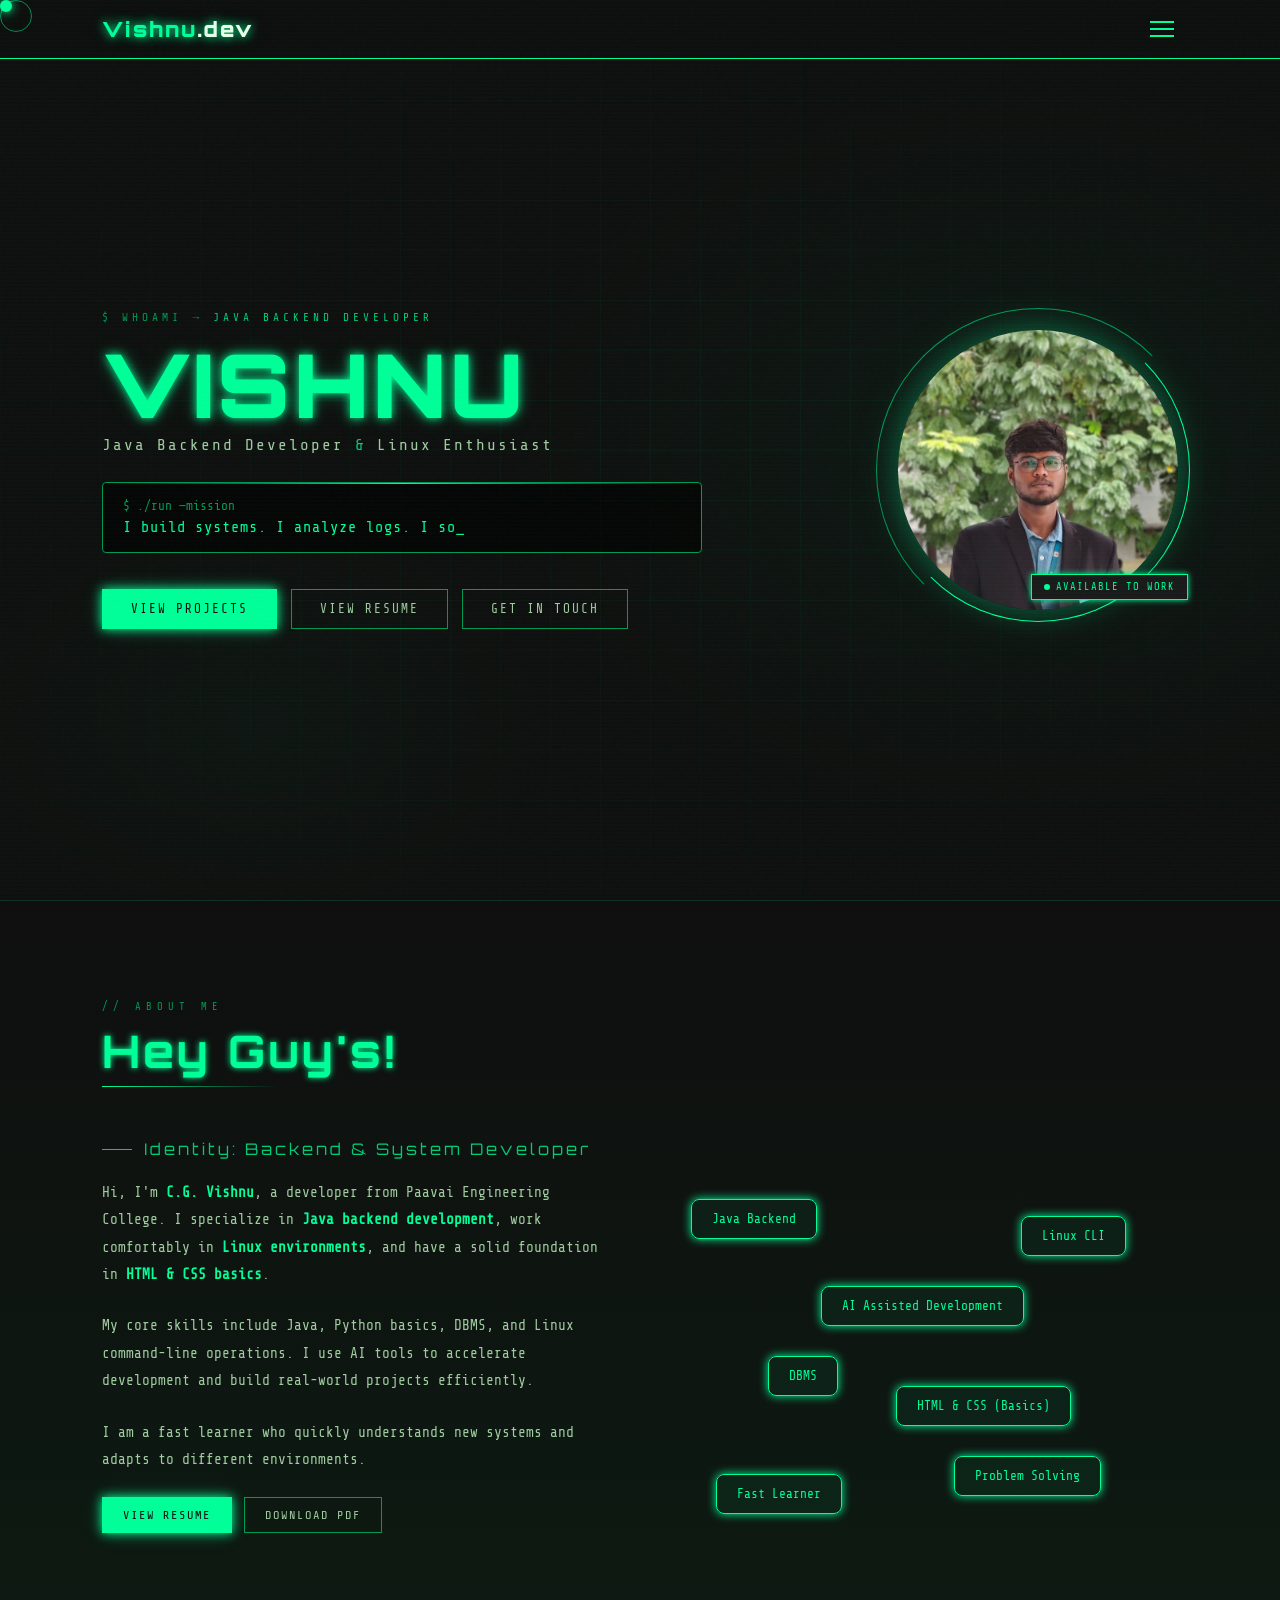
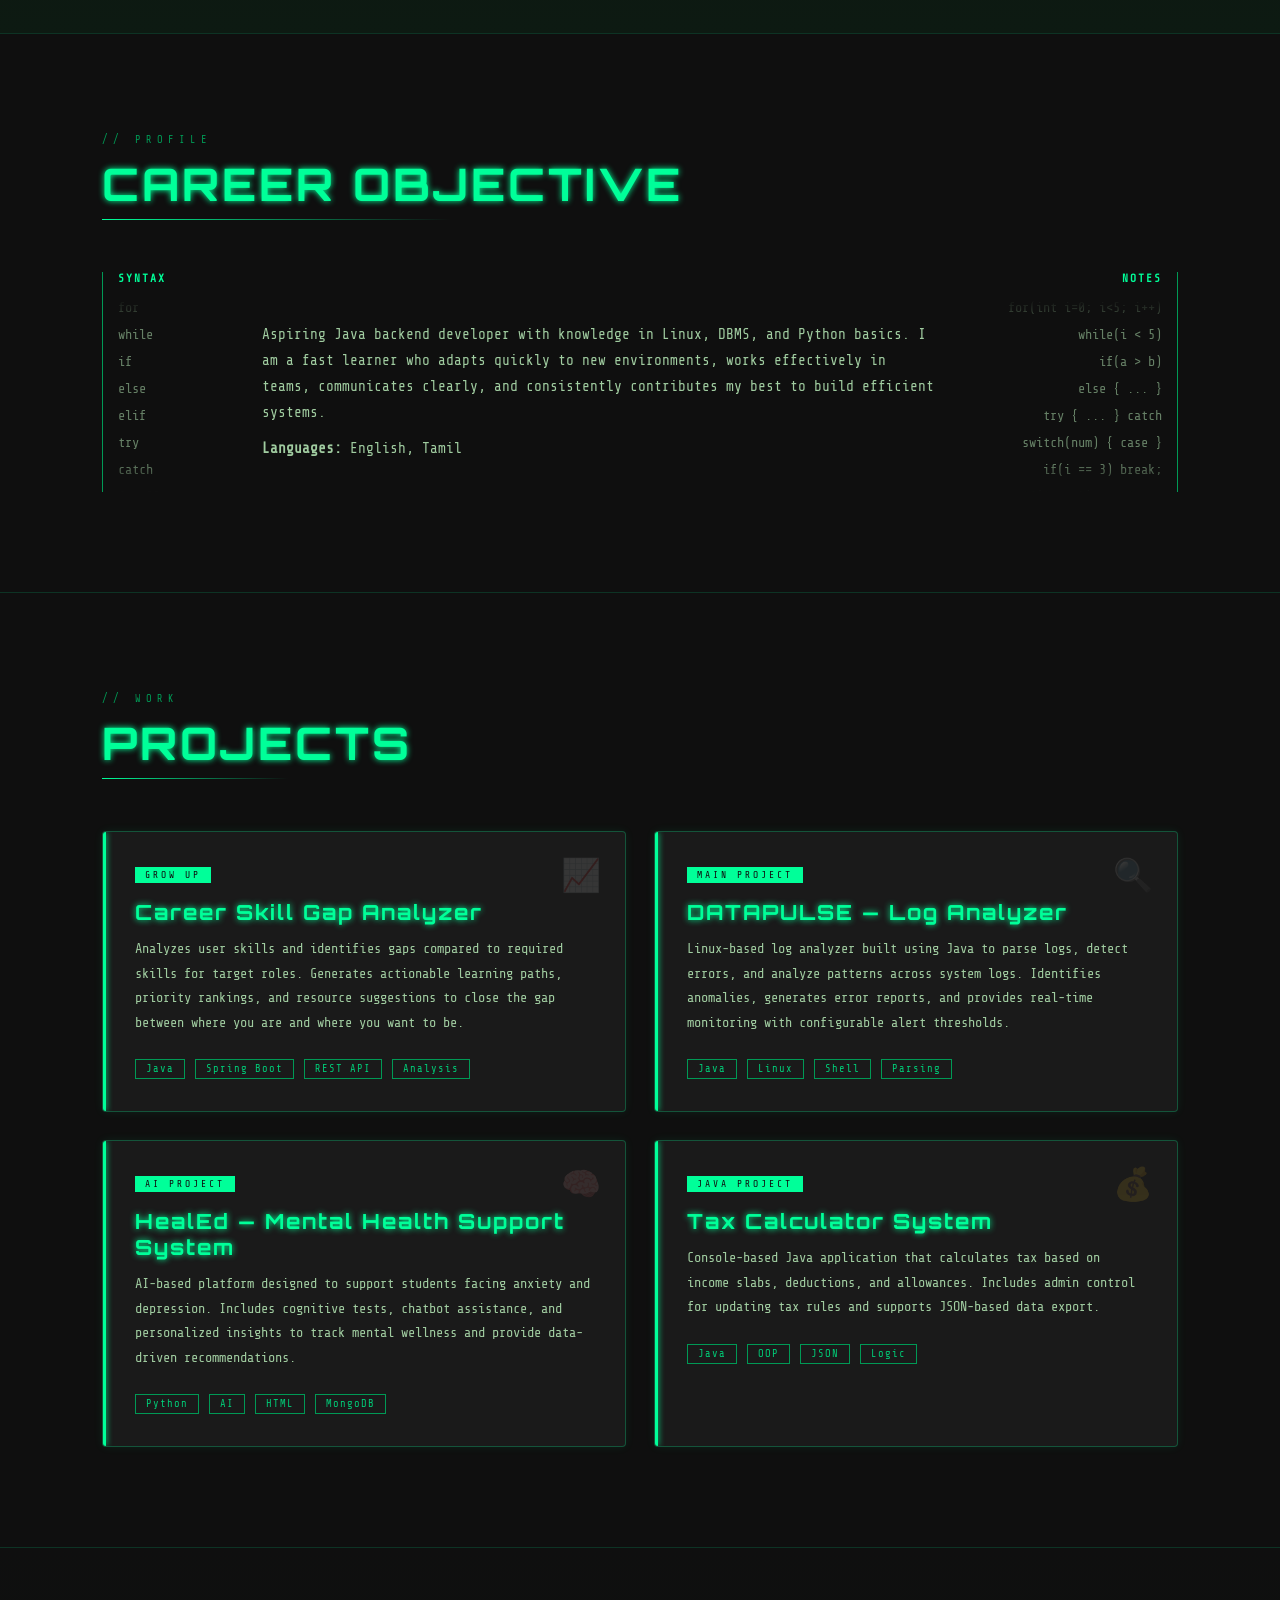
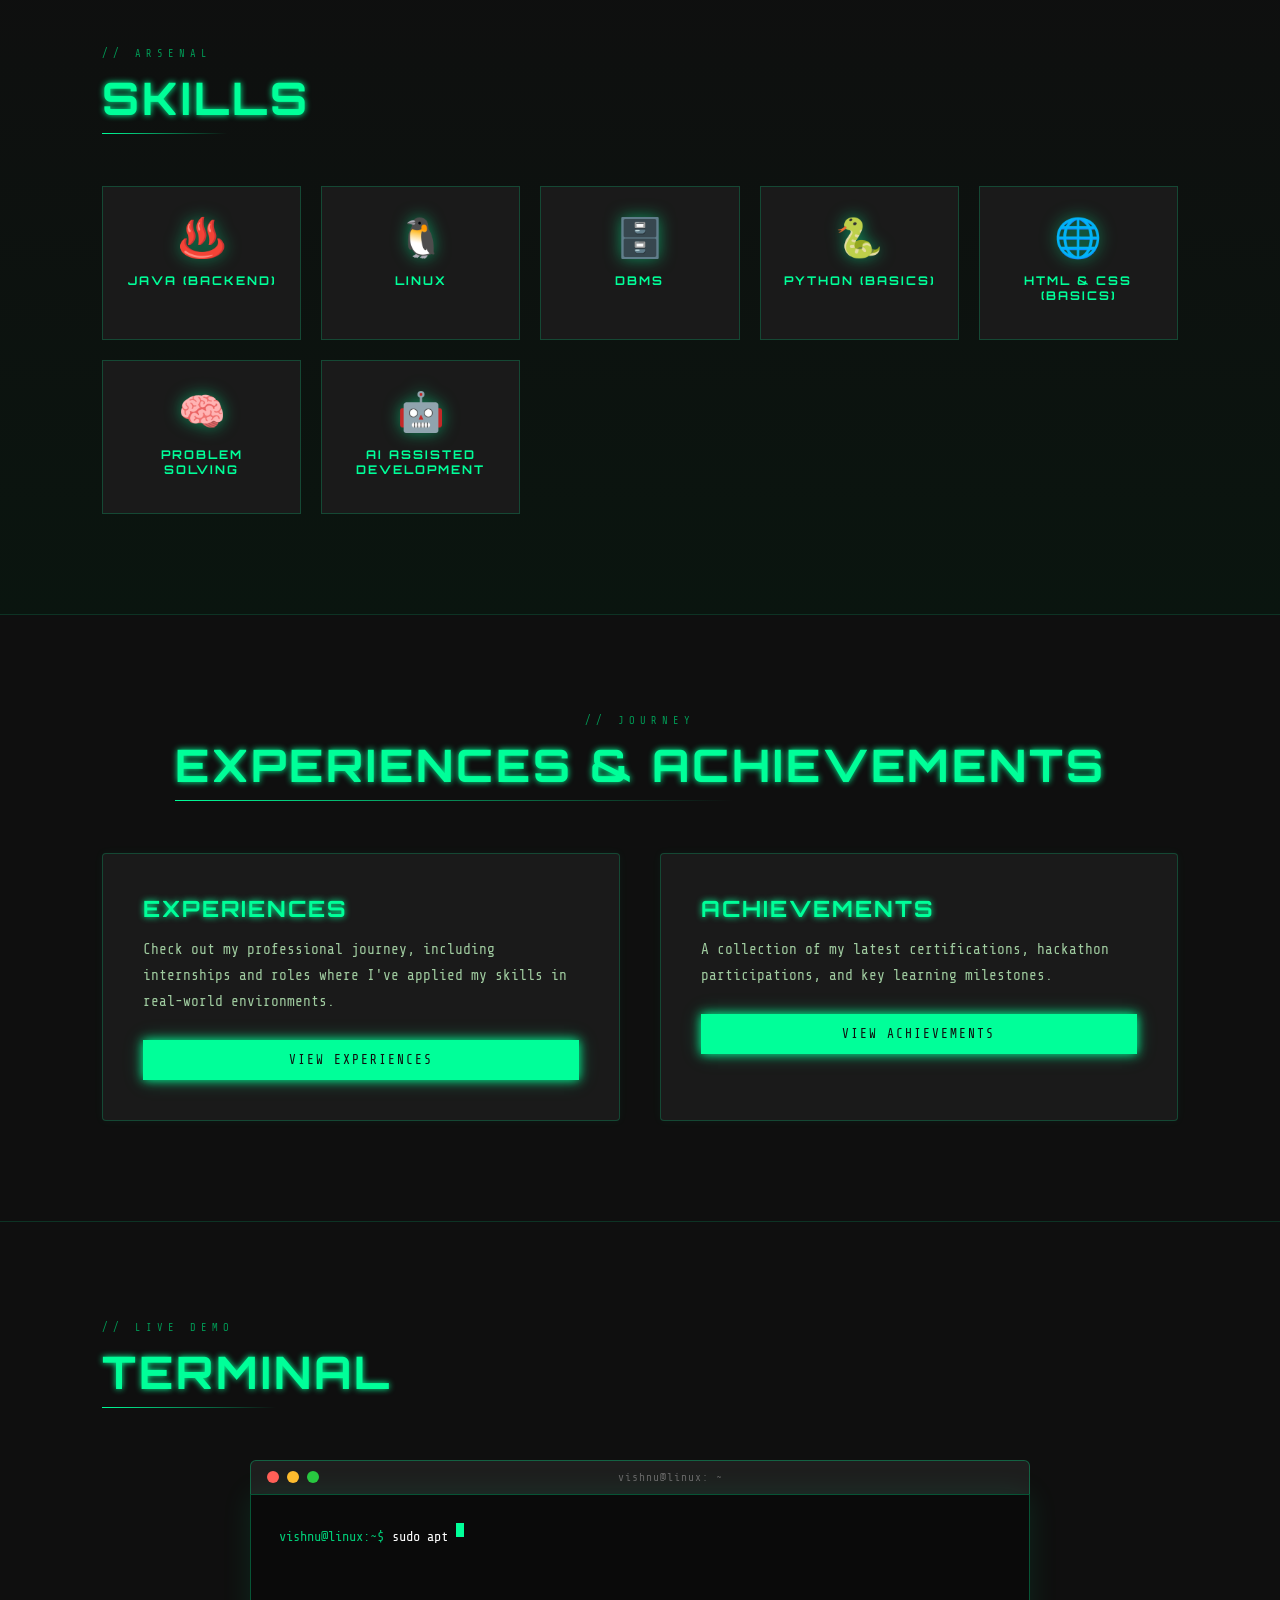
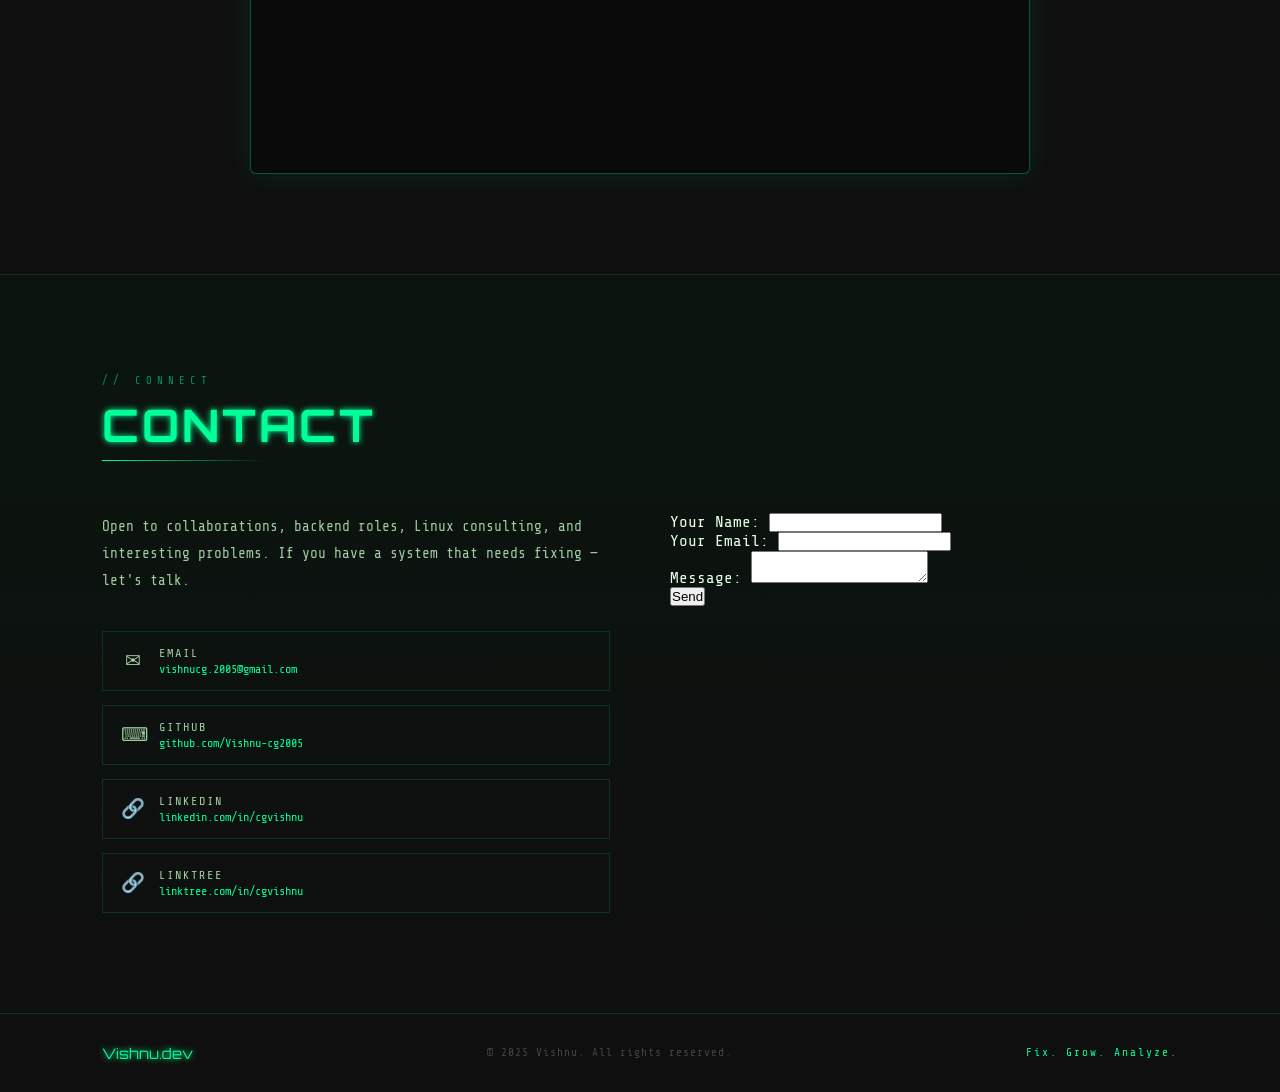
==== index.html @ 09e88e4f "Add files via upload" ====
<!DOCTYPE html>
<html lang="en">

<head>
    <meta charset="UTF-8">
    <meta name="viewport" content="width=device-width, initial-scale=1.0">
    <title>Vishnu.dev</title>
    <link rel="icon" type="image/png" href="logo.png">
    <link rel="stylesheet" href="style.css">
</head>

<body>

    <!-- CURSOR -->
    <div id="cursor"></div>
    <div id="cursor-ring"></div>

    <!-- NAVBAR -->
    <nav class="navbar">
        <a href="#" class="logo">Vishnu<span>.dev</span></a>
        <div class="nav-links" id="navLinks">
            <a href="#home">Home</a>
            <a href="#about">About</a>
            <a href="#projects">Projects</a>
            <a href="#skills">Skills</a>
            <a href="javascript:void(0)" onclick="triggerExperiencesLoading()">Experiences</a>
            <a href="javascript:void(0)" onclick="triggerAchievementsLoading()">Achievements</a>
            <a href="javascript:void(0)" onclick="triggerResumeLoading()">Resume</a>
            <a href="#contact">Contact</a>
        </div>
        <div class="hamburger" id="hamburger" onclick="toggleMenu()">
            <span></span><span></span><span></span>
        </div>
    </nav>

    <!-- HERO -->
    <section class="hero" id="home">
        <div class="hero-bg"></div>
        <div class="hero-grid"></div>
        <div class="hero-text">
            <p class="hero-eyebrow">Java Backend Developer</p>
            <h1 class="hero-name">VISHNU</h1>
            <p class="hero-role">Java Backend Developer <span>&amp;</span> Linux Enthusiast</p>
            <div class="hero-typing-wrap">
                <p class="typing-prompt">$ ./run —mission</p>
                <p id="typing-text"><span class="cursor-blink">_</span></p>
            </div>
            <div class="hero-cta">
                <a href="#projects" class="btn-primary">View Projects</a>
                <a href="javascript:void(0)" onclick="triggerResumeLoading()" class="btn-ghost">View Resume</a>
                <a href="#contact" class="btn-ghost">Get In Touch</a>
            </div>
        </div>
        <div class="hero-image-wrap">
            <div class="hero-image-ring">
                <div class="hero-avatar-fallback" id="heroAvatar">V</div>
                <img src="vishnu.png" alt="Vishnu" style="display:none" id="heroImg"
                    onerror="this.style.display='none'">
            </div>
            <div class="status-badge">
                <span class="status-dot"></span>
                AVAILABLE TO WORK
            </div>
        </div>
    </section>

    <hr class="section-divider">

    <!-- ABOUT -->
    <section id="about">
        <div class="section-header">
            <p class="section-label">About Me</p>
            <h2 class="section-title">Hey Guy's!</h2>
        </div>
        <div class="about-grid">
            <div class="about-text-block" data-animate>
                <p class="about-identity">Identity: Backend & System Developer</p>
                <p class="about-body">
                    Hi, I'm <strong>C.G. Vishnu</strong>, a developer from Paavai Engineering College.
                    I specialize in <strong>Java backend development</strong>, work comfortably in <strong>Linux
                        environments</strong>, and have a solid foundation in <strong>HTML & CSS basics</strong>.
                </p>
                <p class="about-body">
                    My core skills include Java, Python basics, DBMS, and Linux command-line operations.
                    I use AI tools to accelerate development and build real-world projects efficiently.
                </p>
                <p class="about-body">
                    I am a fast learner who quickly understands new systems and adapts to different environments.
                </p>
                <div class="about-cta" style="margin-top: 24px; display: flex; gap: 12px;">
                    <a href="javascript:void(0)" onclick="triggerResumeLoading()" class="btn-primary"
                        style="padding: 10px 20px; font-size: 0.75rem;">View Resume</a>
                    <a href="Vishnu_CG_Resume_v2.pdf" download="Vishnu_CG_Resume.pdf" class="btn-ghost"
                        style="padding: 10px 20px; font-size: 0.75rem;">Download PDF</a>
                </div>
            </div>
            <div class="about-stats" data-animate>
                <div class="stat-card">
                    <span class="stat-label">Java Backend</span>
                </div>
                <div class="stat-card">
                    <span class="stat-label">Linux CLI</span>
                </div>
                <div class="stat-card">
                    <span class="stat-label">DBMS</span>
                </div>
                <div class="stat-card">
                    <span class="stat-label">Problem Solving</span>
                </div>
                <div class="stat-card">
                    <span class="stat-label">Fast Learner</span>
                </div>
                <div class="stat-card">
                    <span class="stat-label">AI Assisted Development</span>
                </div>
                <div class="stat-card">
                    <span class="stat-label">HTML & CSS (Basics)</span>
                </div>
            </div>
        </div>
    </section>

    <hr class="section-divider">

    <!-- OBJECTIVE -->
    <section id="objective">
        <div class="section-header" data-animate>
            <p class="section-label">Profile</p>
            <h2 class="section-title">CAREER OBJECTIVE</h2>
        </div>
        <div class="objective-grid">
            <div class="objective-sidebar" data-animate>
                <div class="sidebar-title">SYNTAX</div>
                <div class="syntax-loop-container">
                    <div class="syntax-loop">
                        <span>for</span>
                        <span>while</span>
                        <span>if</span>
                        <span>else</span>
                        <span>elif</span>
                        <span>try</span>
                        <span>catch</span>
                        <span>finally</span>
                        <span>switch</span>
                        <span>case</span>
                        <span>break</span>
                        <span>continue</span>
                        <!-- Repeat for seamless loop -->
                        <span>for</span>
                        <span>while</span>
                        <span>if</span>
                        <span>else</span>
                        <span>elif</span>
                        <span>try</span>
                        <span>catch</span>
                        <span>finally</span>
                        <span>switch</span>
                        <span>case</span>
                        <span>break</span>
                        <span>continue</span>
                    </div>
                </div>
            </div>
            <div class="objective-text">
                <p class="objective" data-animate>
                    Aspiring Java backend developer with knowledge in Linux, DBMS, and Python basics.
                    I am a fast learner who adapts quickly to new environments, works effectively in teams,
                    communicates clearly, and consistently contributes my best to build efficient systems.
                </p>

                <p class="objective" data-animate style="margin-top: 10px;"><strong>Languages:</strong> English, Tamil
                </p>
            </div>
            <!-- RIGHT SIDEBAR: JAVA NOTES -->
            <div class="objective-sidebar right" data-animate>
                <div class="sidebar-title">NOTES</div>
                <div class="syntax-loop-container">
                    <div class="syntax-loop reverse">
                        <span>for(int i=0; i&lt;5; i++)</span>
                        <span>while(i &lt; 5)</span>
                        <span>if(a &gt; b)</span>
                        <span>else { ... }</span>
                        <span>try { ... } catch</span>
                        <span>switch(num) { case }</span>
                        <span>if(i == 3) break;</span>
                        <span>if(i == 3) continue;</span>
                        <!-- Repeat for seamless loop -->
                        <span>for(int i=0; i&lt;5; i++)</span>
                        <span>while(i &lt; 5)</span>
                        <span>if(a &gt; b)</span>
                        <span>else { ... }</span>
                        <span>try { ... } catch</span>
                        <span>switch(num) { case }</span>
                        <span>if(i == 3) break;</span>
                        <span>if(i == 3) continue;</span>
                    </div>
                </div>
            </div>
        </div>
    </section>

    <hr class="section-divider">

    <!-- PROJECTS -->
    <section id="projects">
        <div class="section-header">
            <p class="section-label">Work</p>
            <h2 class="section-title">PROJECTS</h2>
        </div>
        <div class="projects-grid">
            <div class="card" data-animate onclick="triggerGrowUpLoading()" style="cursor: pointer;">
                <div class="card-icon">📈</div>
                <span class="card-tag">Grow Up</span>
                <h3 class="card-title">Career Skill Gap Analyzer</h3>
                <p class="card-desc">
                    Analyzes user skills and identifies gaps compared to required skills for target roles.
                    Generates actionable learning paths, priority rankings, and resource suggestions to
                    close the gap between where you are and where you want to be.
                </p>
                <div class="card-meta">
                    <span class="tech-tag">Java</span>
                    <span class="tech-tag">Spring Boot</span>
                    <span class="tech-tag">REST API</span>
                    <span class="tech-tag">Analysis</span>
                </div>
            </div>
            <div class="card" data-animate style="transition-delay: 0.15s; cursor: pointer;"
                onclick="triggerDatapulseLoading()">
                <div class="card-icon">🔍</div>
                <span class="card-tag">Main Project</span>
                <h3 class="card-title">DATAPULSE — Log Analyzer</h3>
                <p class="card-desc">
                    Linux-based log analyzer built using Java to parse logs, detect errors, and analyze
                    patterns across system logs. Identifies anomalies, generates error reports, and
                    provides real-time monitoring with configurable alert thresholds.
                </p>
                <div class="card-meta">
                    <span class="tech-tag">Java</span>
                    <span class="tech-tag">Linux</span>
                    <span class="tech-tag">Shell</span>
                    <span class="tech-tag">Parsing</span>
                </div>
            </div>

            <!-- HealEd Project -->
            <div class="card" data-animate style="transition-delay: 0.3s; cursor: pointer;"
                onclick="triggerHealedLoading()">
                <div class="card-icon">🧠</div>
                <span class="card-tag">AI Project</span>
                <h3 class="card-title">HealEd — Mental Health Support System</h3>
                <p class="card-desc">
                    AI-based platform designed to support students facing anxiety and depression.
                    Includes cognitive tests, chatbot assistance, and personalized insights to track
                    mental wellness and provide data-driven recommendations.
                </p>
                <div class="card-meta">
                    <span class="tech-tag">Python</span>
                    <span class="tech-tag">AI</span>
                    <span class="tech-tag">HTML</span>
                    <span class="tech-tag">MongoDB</span>
                </div>
            </div>

            <!-- Tax Calculator Project -->
            <div class="card" data-animate style="transition-delay: 0.45s; cursor: pointer;"
                onclick="triggerTaxLoading()">
                <div class="card-icon">💰</div>
                <span class="card-tag">Java Project</span>
                <h3 class="card-title">Tax Calculator System</h3>
                <p class="card-desc">
                    Console-based Java application that calculates tax based on income slabs,
                    deductions, and allowances. Includes admin control for updating tax rules
                    and supports JSON-based data export.
                </p>
                <div class="card-meta">
                    <span class="tech-tag">Java</span>
                    <span class="tech-tag">OOP</span>
                    <span class="tech-tag">JSON</span>
                    <span class="tech-tag">Logic</span>
                </div>
            </div>
        </div>
    </section>

    <hr class="section-divider">

    <!-- SKILLS -->
    <section id="skills">
        <div class="section-header">
            <p class="section-label">Arsenal</p>
            <h2 class="section-title">SKILLS</h2>
        </div>
        <div class="skills-grid">
            <div class="skill-card" data-animate>
                <div class="skill-icon">♨️</div>
                <div class="skill-name">Java (Backend)</div>
            </div>
            <div class="skill-card" data-animate style="transition-delay: 0.1s">
                <div class="skill-icon">🐧</div>
                <div class="skill-name">Linux</div>
            </div>
            <div class="skill-card" data-animate style="transition-delay: 0.2s">
                <div class="skill-icon">🗄️</div>
                <div class="skill-name">DBMS</div>
            </div>
            <div class="skill-card" data-animate style="transition-delay: 0.3s">
                <div class="skill-icon">🐍</div>
                <div class="skill-name">Python (Basics)</div>
            </div>
            <div class="skill-card" data-animate style="transition-delay: 0.4s">
                <div class="skill-icon">🌐</div>
                <div class="skill-name">HTML & CSS (Basics)</div>
            </div>
            <div class="skill-card" data-animate style="transition-delay: 0.5s">
                <div class="skill-icon">🧠</div>
                <div class="skill-name">Problem Solving</div>
            </div>
            <div class="skill-card" data-animate style="transition-delay: 0.6s">
                <div class="skill-icon">🤖</div>
                <div class="skill-name">AI Assisted Development</div>
            </div>
        </div>
    </section>

    <hr class="section-divider">

    <!-- MILESTONES SECTION -->
    <section id="milestones-section" style="text-align: center;">
        <div class="section-header" data-animate>
            <p class="section-label">Journey</p>
            <h2 class="section-title">EXPERIENCES & ACHIEVEMENTS</h2>
        </div>

        <div class="milestones-grid">
            <!-- Experiences Column -->
            <div class="milestone-col" data-animate>
                <h3 class="milestone-title">EXPERIENCES</h3>
                <p class="milestone-desc">
                    Check out my professional journey, including internships and roles where I've applied my skills in
                    real-world environments.
                </p>
                <a href="javascript:void(0)" onclick="triggerExperiencesLoading()" class="btn-primary"
                    style="display: block; text-align: center;">View Experiences</a>
            </div>

            <!-- Achievements Column -->
            <div class="milestone-col" data-animate style="transition-delay: 0.2s;">
                <h3 class="milestone-title">ACHIEVEMENTS</h3>
                <p class="milestone-desc">
                    A collection of my latest certifications, hackathon participations, and key learning milestones.
                </p>
                <a href="javascript:void(0)" onclick="triggerAchievementsLoading()" class="btn-primary"
                    style="display: block; text-align: center;">View Achievements</a>
            </div>
        </div>
    </section>

    <hr class="section-divider">

    <!-- TERMINAL -->
    <section id="terminal-section">
        <div class="section-header">
            <p class="section-label">Live Demo</p>
            <h2 class="section-title">TERMINAL</h2>
        </div>
        <div class="terminal-wrap" data-animate>
            <div class="terminal-titlebar">
                <span class="terminal-dot red"></span>
                <span class="terminal-dot yellow"></span>
                <span class="terminal-dot green"></span>
                <span class="terminal-titlebar-text">vishnu@linux: ~</span>
            </div>
            <div class="terminal" id="terminalBox"></div>
        </div>
    </section>

    <hr class="section-divider">

    <!-- CONTACT -->
    <section id="contact">
        <div class="section-header">
            <p class="section-label">Connect</p>
            <h2 class="section-title">CONTACT</h2>
        </div>
        <div class="contact-grid">
            <div class="contact-info" data-animate>
                <p class="contact-desc">
                    Open to collaborations, backend roles, Linux consulting, and interesting problems.
                    If you have a system that needs fixing — let's talk.
                </p>
                <div class="contact-links">
                    <a href="mailto:vishnucg.2005@gmail.com" class="contact-link">
                        <span class="contact-link-icon">✉</span>
                        <div>
                            <div class="contact-link-label">Email</div>
                            <div style="font-size:0.75rem; color: var(--primary); margin-top:2px;">
                                vishnucg.2005@gmail.com
                            </div>
                        </div>
                    </a>
                    <a href="https://github.com/Vishnu-cg2005" target="_blank" class="contact-link">
                        <span class="contact-link-icon">⌨</span>
                        <div>
                            <div class="contact-link-label">GitHub</div>
                            <div style="font-size:0.75rem; color: var(--primary); margin-top:2px;">
                                github.com/Vishnu-cg2005
                            </div>
                        </div>
                    </a>
                    <a href="https://linkedin.com/in/cgvishnu" target="_blank" class="contact-link">
                        <span class="contact-link-icon">🔗</span>
                        <div>
                            <div class="contact-link-label">LinkedIn</div>
                            <div style="font-size:0.75rem; color: var(--primary); margin-top:2px;">
                                linkedin.com/in/cgvishnu</div>
                        </div>
                    </a>
                    <a href="https://linktr.ee/cgvishnu" target="_blank" class="contact-link">
                        <span class="contact-link-icon">🔗</span>
                        <div>
                            <div class="contact-link-label">LinkTree</div>
                            <div style="font-size:0.75rem; color: var(--primary); margin-top:2px;">
                                linktree.com/in/cgvishnu</div>
                        </div>
                    </a>
                </div>
            </div>
            <form name="contact" method="POST" data-netlify="true" action="/">

              <input type="hidden" name="form-name" value="contact">

              <p>
                <label>Your Name:
                  <input type="text" name="name" required>
                </label>
              </p>

              <p>
                <label>Your Email:
                  <input type="email" name="email" required>
                </label>
              </p>

              <p>
                <label>Message:
                  <textarea name="message" required></textarea>
                </label>
              </p>

              <p>
                <button type="submit">Send</button>
              </p>

            </form>
        </div>
    </section>

    <!-- GROW UP LOADING OVERLAY -->
    <div id="growup-loading-overlay">
        <div class="loading-content">
            <h1 class="loading-title">
                <span class="g-letter">G</span>
                <span class="g-letter">R</span>
                <span class="g-letter">O</span>
                <span class="g-letter">W</span>
                <span class="g-letter space">&nbsp;</span>
                <span class="g-letter">U</span>
                <span class="g-letter">P</span>
            </h1>
            <p class="loading-subtext" id="loading-subtext">Analyzing Skills<span class="cursor-blink">_</span></p>
            <div class="loading-progress-bar">
                <div class="loading-progress"></div>
            </div>
        </div>
    </div>

    <!-- DATAPULSE LOADING OVERLAY -->
    <div id="datapulse-loading-overlay">
        <div class="loading-content">
            <h1 class="loading-title dp-title">
                <span class="g-letter">D</span>
                <span class="g-letter">A</span>
                <span class="g-letter">T</span>
                <span class="g-letter">A</span>
                <span class="g-letter">P</span>
                <span class="g-letter">U</span>
                <span class="g-letter">L</span>
                <span class="g-letter">S</span>
                <span class="g-letter">E</span>
            </h1>
            <p class="loading-subtext" id="dp-loading-subtext">Initializing Engine<span class="cursor-blink">_</span>
            </p>
            <div class="loading-progress-bar">
                <div class="loading-progress"></div>
            </div>
        </div>
    </div>

    <!-- HEALED LOADING OVERLAY -->
    <div id="healed-loading-overlay">
        <div class="loading-content">
            <h1 class="loading-title">
                <span class="g-letter">H</span>
                <span class="g-letter">E</span>
                <span class="g-letter">A</span>
                <span class="g-letter">L</span>
                <span class="g-letter">E</span>
                <span class="g-letter">D</span>
            </h1>
            <p class="loading-subtext" id="healed-loading-subtext">Initializing AI<span class="cursor-blink">_</span>
            </p>
            <div class="loading-progress-bar">
                <div class="loading-progress"></div>
            </div>
        </div>
    </div>

    <!-- TAX CALCULATOR LOADING OVERLAY -->
    <div id="tax-loading-overlay">
        <div class="loading-content">
            <h1 class="loading-title" style="letter-spacing: 5px;">
                <span class="g-letter">T</span>
                <span class="g-letter">A</span>
                <span class="g-letter">X</span>
                <span class="g-letter space">&nbsp;</span>
                <span class="g-letter">S</span>
                <span class="g-letter">Y</span>
                <span class="g-letter">S</span>
                <span class="g-letter">T</span>
                <span class="g-letter">E</span>
                <span class="g-letter">M</span>
            </h1>
            <p class="loading-subtext" id="tax-loading-subtext">Initializing JVM<span class="cursor-blink">_</span></p>
            <div class="loading-progress-bar">
                <div class="loading-progress"></div>
            </div>
        </div>
    </div>

    <!-- EXPERIENCES LOADING OVERLAY -->
    <div id="experiences-loading-overlay">
        <div class="loading-content">
            <h1 class="loading-title">
                <span class="g-letter">E</span>
                <span class="g-letter">X</span>
                <span class="g-letter">P</span>
                <span class="g-letter">E</span>
                <span class="g-letter">R</span>
                <span class="g-letter">I</span>
                <span class="g-letter">E</span>
                <span class="g-letter">N</span>
                <span class="g-letter">C</span>
                <span class="g-letter">E</span>
                <span class="g-letter">S</span>
            </h1>
            <p class="loading-subtext" id="experiences-loading-subtext">Fetching Data<span class="cursor-blink">_</span>
            </p>
            <div class="loading-progress-bar">
                <div class="loading-progress"></div>
            </div>
        </div>
    </div>

    <!-- ACHIEVEMENTS LOADING OVERLAY -->
    <div id="achievements-loading-overlay">
        <div class="loading-content">
            <h1 class="loading-title">
                <span class="g-letter">A</span>
                <span class="g-letter">C</span>
                <span class="g-letter">H</span>
                <span class="g-letter">I</span>
                <span class="g-letter">E</span>
                <span class="g-letter">V</span>
                <span class="g-letter">E</span>
                <span class="g-letter">M</span>
                <span class="g-letter">E</span>
                <span class="g-letter">N</span>
                <span class="g-letter">T</span>
                <span class="g-letter">S</span>
            </h1>
            <p class="loading-subtext" id="achievements-loading-subtext">Fetching Data<span
                    class="cursor-blink">_</span></p>
            <div class="loading-progress-bar">
                <div class="loading-progress"></div>
            </div>
        </div>
    </div>

    <!-- RESUME LOADING OVERLAY -->
    <div id="resume-loading-overlay">
        <div class="loading-content">
            <h1 class="loading-title">
                <span class="g-letter">R</span>
                <span class="g-letter">E</span>
                <span class="g-letter">S</span>
                <span class="g-letter">U</span>
                <span class="g-letter">M</span>
                <span class="g-letter">E</span>
            </h1>
            <p class="loading-subtext" id="resume-loading-subtext">Optimizing CV<span class="cursor-blink">_</span></p>
            <div class="loading-progress-bar">
                <div class="loading-progress"></div>
            </div>
        </div>
    </div>

    <!-- FOOTER -->
    <footer>
        <div class="footer-logo">Vishnu.dev</div>
        <div class="footer-text">© 2025 Vishnu. All rights reserved.</div>
        <div class="footer-mantra"><span>Fix.</span> <span>Grow.</span> <span>Analyze.</span></div>
    </footer>

    <script src="script.js"></script>
    <script src="growup-loading.js"></script>
    <script src="datapulse-loading.js"></script>
    <script src="healed-loading.js"></script>
    <script src="tax-loading.js"></script>
    <script src="experiences-loading.js"></script>
    <script src="achievements-loading.js"></script>
    <script src="resume-loading.js"></script>
</body>

</html>
---- style.css ----
@import url('https://fonts.googleapis.com/css2?family=Share+Tech+Mono&family=Orbitron:wght@400;700;900&display=swap');

:root {
    --bg: #0f0f0f;
    --bg2: #111;
    --bg3: #1a1a1a;
    --primary: #00ff99;
    --secondary: #00cc77;
    --dim: #009955;
    --text: #e6ffe6;
    --text-dim: #a0cca0;
    --glow: 0 0 10px #00ff99, 0 0 20px #00ff9944;
    --glow-sm: 0 0 6px #00ff99;
    --font-mono: 'Share Tech Mono', 'Courier New', monospace;
    --font-display: 'Orbitron', 'Courier New', monospace;
}

*,
*::before,
*::after {
    box-sizing: border-box;
    margin: 0;
    padding: 0;
}

html {
    scroll-behavior: smooth;
}

body {
    background: var(--bg);
    color: var(--text);
    font-family: var(--font-mono);
    overflow-x: hidden;
    cursor: none;
}

/* CURSOR */
#cursor {
    position: fixed;
    width: 12px;
    height: 12px;
    background: var(--primary);
    border-radius: 50%;
    pointer-events: none;
    z-index: 9999;
    transition: transform 0.1s ease;
    box-shadow: var(--glow);
}

#cursor-ring {
    position: fixed;
    width: 32px;
    height: 32px;
    border: 1px solid var(--primary);
    border-radius: 50%;
    pointer-events: none;
    z-index: 9998;
    transition: left 0.12s ease, top 0.12s ease, transform 0.2s ease;
    opacity: 0.5;
}

/* SCANLINE OVERLAY */
body::before {
    content: '';
    position: fixed;
    inset: 0;
    background: repeating-linear-gradient(0deg,
            transparent,
            transparent 2px,
            rgba(0, 255, 153, 0.015) 2px,
            rgba(0, 255, 153, 0.015) 4px);
    pointer-events: none;
    z-index: 1000;
}

/* NOISE TEXTURE */
body::after {
    content: '';
    position: fixed;
    inset: 0;
    background-image: url("data:image/svg+xml,%3Csvg viewBox='0 0 256 256' xmlns='http://www.w3.org/2000/svg'%3E%3Cfilter id='noise'%3E%3CfeTurbulence type='fractalNoise' baseFrequency='0.9' numOctaves='4' stitchTiles='stitch'/%3E%3C/filter%3E%3Crect width='100%25' height='100%25' filter='url(%23noise)' opacity='0.03'/%3E%3C/svg%3E");
    pointer-events: none;
    z-index: 999;
    opacity: 0.4;
}

/* NAVBAR */
.navbar {
    display: flex;
    justify-content: space-between;
    align-items: center;
    padding: 16px 8%;
    background: rgba(15, 15, 15, 0.95);
    border-bottom: 1px solid var(--primary);
    position: fixed;
    width: 100%;
    top: 0;
    z-index: 500;
    backdrop-filter: blur(10px);
}

.navbar::after {
    content: '';
    position: absolute;
    bottom: -1px;
    left: 0;
    width: 100%;
    height: 1px;
    background: linear-gradient(90deg, transparent, var(--primary), transparent);
    animation: navScan 3s linear infinite;
}

@keyframes navScan {
    0% {
        transform: translateX(-100%);
    }

    100% {
        transform: translateX(100%);
    }
}

.logo {
    font-family: var(--font-display);
    font-size: 1.3rem;
    font-weight: 900;
    color: var(--primary);
    text-decoration: none;
    letter-spacing: 2px;
    text-shadow: var(--glow);
    position: relative;
}

.logo span {
    color: var(--text);
}

.nav-links {
    display: none;
    flex-direction: column;
    position: absolute;
    top: 100%;
    right: 8%; /* Align with the navbar padding */
    background: rgba(15, 15, 15, 0.98);
    border: 1px solid var(--primary);
    border-top: none;
    padding: 20px;
    gap: 8px;
    width: 220px;
    box-shadow: 0 5px 20px rgba(0, 255, 153, 0.1);
    border-radius: 0 0 4px 4px;
}

.nav-links.open {
    display: flex;
}

.nav-links a {
    color: var(--text-dim);
    text-decoration: none;
    padding: 10px 14px;
    font-size: 0.8rem;
    letter-spacing: 1px;
    text-transform: uppercase;
    border: 1px solid transparent;
    border-radius: 2px;
    transition: all 0.2s ease;
    position: relative;
    display: block;
}

.nav-links a::before {
    content: '> ';
    opacity: 0;
    color: var(--primary);
    transition: opacity 0.2s;
}

.nav-links a:hover {
    color: var(--primary);
    border-color: var(--primary);
    text-shadow: var(--glow-sm);
    background: rgba(0, 255, 153, 0.05);
}

.nav-links a:hover::before {
    opacity: 1;
}

.hamburger {
    display: flex;
    flex-direction: column;
    gap: 5px;
    cursor: pointer;
    padding: 4px;
}

.hamburger span {
    display: block;
    width: 24px;
    height: 2px;
    background: var(--primary);
    transition: 0.3s;
}

/* HERO */
.hero {
    display: flex;
    align-items: center;
    justify-content: space-between;
    padding: 140px 8% 100px;
    min-height: 100vh;
    gap: 40px;
    position: relative;
    overflow: hidden;
}

.hero-bg {
    position: absolute;
    inset: 0;
    background:
        radial-gradient(ellipse 60% 60% at 80% 50%, rgba(0, 255, 153, 0.04) 0%, transparent 70%),
        radial-gradient(ellipse 40% 40% at 20% 80%, rgba(0, 204, 119, 0.03) 0%, transparent 60%);
    pointer-events: none;
}

.hero-grid {
    position: absolute;
    inset: 0;
    background-image:
        linear-gradient(rgba(0, 255, 153, 0.04) 1px, transparent 1px),
        linear-gradient(90deg, rgba(0, 255, 153, 0.04) 1px, transparent 1px);
    background-size: 50px 50px;
    pointer-events: none;
    mask-image: radial-gradient(ellipse 80% 80% at 50% 50%, black 0%, transparent 100%);
}

.hero-text {
    flex: 1;
    max-width: 600px;
    position: relative;
    z-index: 1;
}

.hero-eyebrow {
    font-size: 0.7rem;
    letter-spacing: 4px;
    color: var(--secondary);
    text-transform: uppercase;
    margin-bottom: 16px;
    opacity: 0;
    animation: fadeUp 0.6s ease 0.2s forwards;
}

.hero-eyebrow::before {
    content: '$ whoami → ';
    color: var(--dim);
}

.hero-name {
    font-family: var(--font-display);
    font-size: clamp(3rem, 7vw, 5.5rem);
    font-weight: 900;
    color: var(--primary);
    line-height: 1;
    letter-spacing: 4px;
    text-shadow: var(--glow);
    opacity: 0;
    animation: fadeUp 0.6s ease 0.4s forwards;
    margin-bottom: 8px;
}

.hero-role {
    font-size: clamp(0.85rem, 2vw, 1rem);
    color: var(--text-dim);
    letter-spacing: 2px;
    margin-bottom: 28px;
    opacity: 0;
    animation: fadeUp 0.6s ease 0.6s forwards;
}

.hero-role span {
    color: var(--secondary);
}

.hero-typing-wrap {
    background: rgba(0, 0, 0, 0.6);
    border: 1px solid var(--dim);
    border-radius: 4px;
    padding: 16px 20px;
    margin-bottom: 36px;
    opacity: 0;
    animation: fadeUp 0.6s ease 0.8s forwards;
    position: relative;
    overflow: hidden;
}

.hero-typing-wrap::before {
    content: '';
    position: absolute;
    top: 0;
    left: 0;
    right: 0;
    height: 1px;
    background: linear-gradient(90deg, transparent, var(--primary), transparent);
}

.typing-prompt {
    color: var(--dim);
    font-size: 0.8rem;
    margin-bottom: 6px;
}

#typing-text {
    color: var(--primary);
    font-size: 0.95rem;
    letter-spacing: 1px;
}

.cursor-blink {
    animation: blink 1s step-end infinite;
    color: var(--primary);
}

@keyframes blink {

    0%,
    100% {
        opacity: 1
    }

    50% {
        opacity: 0
    }
}

.hero-cta {
    display: flex;
    gap: 14px;
    flex-wrap: wrap;
    opacity: 0;
    animation: fadeUp 0.6s ease 1s forwards;
}

.btn-primary {
    border: 1px solid var(--primary);
    color: var(--bg);
    background: var(--primary);
    padding: 12px 28px;
    font-family: var(--font-mono);
    font-size: 0.8rem;
    letter-spacing: 2px;
    text-transform: uppercase;
    text-decoration: none;
    cursor: none;
    transition: all 0.2s ease;
    box-shadow: var(--glow);
}

.btn-primary:hover {
    background: transparent;
    color: var(--primary);
    box-shadow: var(--glow), inset 0 0 20px rgba(0, 255, 153, 0.1);
}

.btn-ghost {
    border: 1px solid var(--dim);
    color: var(--text-dim);
    background: transparent;
    padding: 12px 28px;
    font-family: var(--font-mono);
    font-size: 0.8rem;
    letter-spacing: 2px;
    text-transform: uppercase;
    text-decoration: none;
    cursor: none;
    transition: all 0.2s ease;
}

.btn-ghost:hover {
    border-color: var(--primary);
    color: var(--primary);
    text-shadow: var(--glow-sm);
}

.hero-image-wrap {
    position: relative;
    z-index: 1;
    opacity: 0;
    animation: fadeIn 0.8s ease 0.5s forwards;
}

.hero-image-ring {
    position: relative;
    width: 280px;
    height: 280px;
}

.hero-image-ring::before {
    content: '';
    position: absolute;
    inset: -12px;
    border-radius: 50%;
    border: 1px solid var(--primary);
    animation: spinRing 8s linear infinite;
    border-top-color: transparent;
    border-left-color: transparent;
}

.hero-image-ring::after {
    content: '';
    position: absolute;
    inset: -22px;
    border-radius: 50%;
    border: 1px solid var(--dim);
    animation: spinRing 12s linear infinite reverse;
    border-bottom-color: transparent;
    border-right-color: transparent;
}

@keyframes spinRing {
    to {
        transform: rotate(360deg);
    }
}

.hero-image-ring img,
.hero-avatar-fallback {
    width: 100%;
    height: 100%;
    border-radius: 50%;
    object-fit: cover;
    box-shadow: 0 0 30px rgba(0, 255, 153, 0.3), 0 0 60px rgba(0, 255, 153, 0.1);
    display: block;
    animation: float 3s ease-in-out infinite;
}

.hero-avatar-fallback {
    background: var(--bg3);
    border: 2px solid var(--dim);
    display: flex;
    align-items: center;
    justify-content: center;
    font-family: var(--font-display);
    font-size: 5rem;
    color: var(--primary);
    text-shadow: var(--glow);
}

@keyframes float {

    0%,
    100% {
        transform: translateY(0);
    }

    50% {
        transform: translateY(-15px);
    }
}

.status-badge {
    position: absolute;
    bottom: 10px;
    right: -10px;
    background: var(--bg3);
    border: 1px solid var(--primary);
    padding: 6px 12px;
    font-size: 0.65rem;
    letter-spacing: 1px;
    color: var(--primary);
    display: flex;
    align-items: center;
    gap: 6px;
    box-shadow: var(--glow-sm);
}

.status-dot {
    width: 6px;
    height: 6px;
    background: var(--primary);
    border-radius: 50%;
    animation: pulse 2s ease-in-out infinite;
}

@keyframes pulse {

    0%,
    100% {
        transform: scale(1);
        opacity: 1
    }

    50% {
        transform: scale(1.5);
        opacity: 0.5
    }
}

/* SECTION COMMONS */
section {
    padding: 100px 8%;
    position: relative;
}

.section-header {
    margin-bottom: 60px;
    opacity: 0;
    transform: translateY(30px);
    transition: all 0.6s ease;
}

.section-header.visible {
    opacity: 1;
    transform: none;
}

.section-label {
    font-size: 0.65rem;
    letter-spacing: 5px;
    color: var(--dim);
    text-transform: uppercase;
    margin-bottom: 10px;
}

.section-label::before {
    content: '// ';
}

.section-title {
    font-family: var(--font-display);
    font-size: clamp(1.8rem, 4vw, 2.8rem);
    font-weight: 700;
    color: var(--primary);
    letter-spacing: 3px;
    text-shadow: var(--glow-sm);
    position: relative;
    display: inline-block;
}

.section-title::after {
    content: '';
    position: absolute;
    bottom: -8px;
    left: 0;
    width: 60%;
    height: 1px;
    background: linear-gradient(90deg, var(--primary), transparent);
}

.section-divider {
    border: none;
    border-top: 1px solid rgba(0, 255, 153, 0.15);
    margin: 0;
}

/* ABOUT */
#about {
    background: linear-gradient(180deg, var(--bg) 0%, #0d1a12 100%);
}

.about-grid {
    display: grid;
    grid-template-columns: 1fr 1fr;
    gap: 50px;
    align-items: center;
}

.about-text-block {
    opacity: 0;
    transform: translateX(-30px);
    transition: all 0.6s ease 0.1s;
}

.about-text-block.visible {
    opacity: 1;
    transform: none;
}

.about-identity {
    font-family: var(--font-display);
    font-size: 1rem;
    color: var(--secondary);
    letter-spacing: 3px;
    margin-bottom: 20px;
    display: flex;
    align-items: center;
    gap: 12px;
}

.about-identity::before {
    content: '';
    display: block;
    width: 30px;
    height: 1px;
    background: var(--secondary);
}

.about-body {
    font-size: 0.9rem;
    line-height: 1.9;
    color: var(--text-dim);
    margin-bottom: 24px;
}

.about-body strong {
    color: var(--primary);
}

.about-stats {
    position: relative;
    height: 350px;
    /* increase space */
    margin-top: 40px;
    opacity: 0;
    transform: translateX(30px);
    transition: all 0.6s ease 0.3s;
}

.about-stats.visible {
    opacity: 1;
    transform: none;
}

/* Common style */
.stat-card {
    position: absolute;
    padding: 12px 20px;
    border: 1px solid #00ff99;
    color: #00ff99;
    font-size: 0.8rem;
    border-radius: 8px;
    background: rgba(0, 255, 153, 0.05);
    box-shadow: 0 0 10px #00ff99;
    animation: floatBox 4s ease-in-out infinite;
    transition: 0.3s;
}

/* Better spread positions */
.stat-card:nth-child(1) {
    top: 5%;
    left: 5%;
    animation-delay: 0s;
}

.stat-card:nth-child(2) {
    top: 10%;
    right: 10%;
    animation-delay: 1s;
}

.stat-card:nth-child(3) {
    top: 50%;
    left: 20%;
    animation-delay: 2s;
}

.stat-card:nth-child(4) {
    bottom: 10%;
    right: 15%;
    animation-delay: 3s;
}

.stat-card:nth-child(5) {
    bottom: 5%;
    left: 10%;
    animation-delay: 1.5s;
}

.stat-card:nth-child(6) {
    top: 30%;
    right: 30%;
    animation-delay: 2.5s;
}

/* Floating animation */
@keyframes floatBox {
    0% {
        transform: translateY(0px);
    }

    50% {
        transform: translateY(-12px);
    }

    100% {
        transform: translateY(0px);
    }
}

.stat-card:hover {
    transform: scale(1.1);
    box-shadow: 0 0 20px #00ff99;
}

/* PROJECTS */
#projects {
    background: var(--bg);
}

.projects-grid {
    display: grid;
    grid-template-columns: repeat(auto-fit, minmax(340px, 1fr));
    gap: 28px;
}

.card {
    background: var(--bg3);
    border: 1px solid rgba(0, 255, 153, 0.25);
    padding: 32px;
    border-radius: 4px;
    box-shadow: 0 0 10px rgba(0, 255, 153, 0.08);
    transition: all 0.3s ease;
    position: relative;
    overflow: hidden;
    opacity: 0;
    transform: translateY(30px);
    transition: opacity 0.6s ease, transform 0.6s ease, box-shadow 0.3s, border-color 0.3s;
}

.card.visible {
    opacity: 1;
    transform: none;
}

.card::before {
    content: '';
    position: absolute;
    top: 0;
    left: 0;
    width: 3px;
    height: 100%;
    background: var(--primary);
    box-shadow: var(--glow-sm);
}

.card:hover {
    transform: translateY(-6px) scale(1.01);
    box-shadow: 0 0 30px rgba(0, 255, 153, 0.2);
    border-color: var(--primary);
}

.card-tag {
    display: inline-block;
    font-size: 0.6rem;
    letter-spacing: 3px;
    text-transform: uppercase;
    color: var(--bg);
    background: var(--primary);
    padding: 3px 10px;
    margin-bottom: 16px;
}

.card-title {
    font-family: var(--font-display);
    font-size: 1.3rem;
    font-weight: 700;
    color: var(--primary);
    letter-spacing: 2px;
    margin-bottom: 12px;
    text-shadow: var(--glow-sm);
}

.card-desc {
    font-size: 0.85rem;
    color: var(--text-dim);
    line-height: 1.8;
    margin-bottom: 24px;
}

.card-meta {
    display: flex;
    gap: 10px;
    flex-wrap: wrap;
}

.tech-tag {
    font-size: 0.65rem;
    color: var(--secondary);
    border: 1px solid var(--dim);
    padding: 3px 10px;
    letter-spacing: 1px;
}

.card-icon {
    position: absolute;
    top: 24px;
    right: 24px;
    font-size: 2rem;
    opacity: 0.12;
}

/* SKILLS */
#skills {
    background: linear-gradient(180deg, var(--bg) 0%, #0a150f 100%);
}

.skills-grid {
    display: grid;
    grid-template-columns: repeat(auto-fit, minmax(180px, 1fr));
    gap: 20px;
}

.skill-card {
    background: var(--bg3);
    border: 1px solid rgba(0, 255, 153, 0.2);
    padding: 28px 20px;
    text-align: center;
    position: relative;
    overflow: hidden;
    transition: all 0.3s ease;
    opacity: 0;
    transform: scale(0.9);
    transition: opacity 0.5s ease, transform 0.5s ease, box-shadow 0.3s, border-color 0.3s;
    cursor: none;
}

.skill-card.visible {
    opacity: 1;
    transform: scale(1);
}

.skill-card:hover {
    border-color: var(--primary);
    box-shadow: 0 0 25px rgba(0, 255, 153, 0.15), inset 0 0 20px rgba(0, 255, 153, 0.03);
    transform: scale(1.05) translateY(-4px);
}

.skill-card::after {
    content: '';
    position: absolute;
    bottom: 0;
    left: 0;
    width: 100%;
    height: 2px;
    background: linear-gradient(90deg, transparent, var(--primary), transparent);
    transform: scaleX(0);
    transition: transform 0.3s;
}

.skill-card:hover::after {
    transform: scaleX(1);
}

.skill-icon {
    font-size: 2.4rem;
    margin-bottom: 12px;
    filter: drop-shadow(0 0 8px rgba(0, 255, 153, 0.5));
}

.skill-name {
    font-family: var(--font-display);
    font-size: 0.75rem;
    font-weight: 700;
    color: var(--primary);
    letter-spacing: 2px;
    text-transform: uppercase;
    margin-bottom: 8px;
}

.skill-bar-wrap {
    background: rgba(0, 255, 153, 0.1);
    height: 3px;
    border-radius: 2px;
    overflow: hidden;
    margin-top: 10px;
}

.skill-bar {
    height: 100%;
    background: linear-gradient(90deg, var(--secondary), var(--primary));
    border-radius: 2px;
    width: 0;
    transition: width 1s ease 0.3s;
    box-shadow: var(--glow-sm);
}

.skill-card.visible .skill-bar {
    width: var(--level);
}

/* TERMINAL */
#terminal-section {
    background: var(--bg);
}

.terminal-wrap {
    max-width: 780px;
    margin: 0 auto;
    opacity: 0;
    transform: translateY(30px);
    transition: all 0.6s ease;
}

.terminal-wrap.visible {
    opacity: 1;
    transform: none;
}

.terminal-titlebar {
    background: #1e1e1e;
    border: 1px solid rgba(0, 255, 153, 0.3);
    border-bottom: none;
    padding: 10px 16px;
    display: flex;
    align-items: center;
    gap: 8px;
    border-radius: 6px 6px 0 0;
}

.terminal-dot {
    width: 12px;
    height: 12px;
    border-radius: 50%;
}

.terminal-dot.red {
    background: #ff5f57;
}

.terminal-dot.yellow {
    background: #febc2e;
}

.terminal-dot.green {
    background: #28c840;
}

.terminal-titlebar-text {
    flex: 1;
    text-align: center;
    font-size: 0.7rem;
    color: #666;
    letter-spacing: 1px;
}

.terminal {
    background: #0a0a0a;
    border: 1px solid rgba(0, 255, 153, 0.3);
    border-radius: 0 0 6px 6px;
    padding: 28px;
    font-size: 0.85rem;
    line-height: 2;
    box-shadow: 0 0 30px rgba(0, 255, 153, 0.1);
    min-height: 280px;
}

.t-line {
    display: flex;
    gap: 8px;
    margin-bottom: 2px;
}

.t-prompt {
    color: var(--secondary);
    white-space: nowrap;
}

.t-cmd {
    color: #fff;
}

.t-output {
    color: var(--text-dim);
    padding-left: 20px;
}

.t-err {
    color: #ff6b6b;
    padding-left: 20px;
}

.t-ok {
    color: var(--primary);
    padding-left: 20px;
}

.t-comment {
    color: #555;
    padding-left: 20px;
    font-style: italic;
}

.t-cursor {
    display: inline-block;
    width: 8px;
    height: 14px;
    background: var(--primary);
    vertical-align: text-bottom;
    animation: blink 1s step-end infinite;
}

/* CONTACT */
#contact {
    background: linear-gradient(180deg, #0a150f 0%, var(--bg) 100%);
}

.contact-grid {
    display: grid;
    grid-template-columns: 1fr 1fr;
    gap: 60px;
    align-items: start;
}

.contact-info {
    opacity: 0;
    transform: translateX(-30px);
    transition: all 0.6s ease;
}

.contact-info.visible {
    opacity: 1;
    transform: none;
}

.contact-desc {
    font-size: 0.9rem;
    color: var(--text-dim);
    line-height: 1.9;
    margin-bottom: 36px;
}

.contact-links {
    display: flex;
    flex-direction: column;
    gap: 14px;
}

.contact-link {
    display: flex;
    align-items: center;
    gap: 14px;
    text-decoration: none;
    color: var(--text-dim);
    padding: 14px 18px;
    border: 1px solid rgba(0, 255, 153, 0.15);
    transition: all 0.3s ease;
    position: relative;
    overflow: hidden;
}

.contact-link::before {
    content: '';
    position: absolute;
    left: 0;
    top: 0;
    bottom: 0;
    width: 0;
    background: rgba(0, 255, 153, 0.05);
    transition: width 0.3s;
}

.contact-link:hover::before {
    width: 100%;
}

.contact-link:hover {
    color: var(--primary);
    border-color: var(--primary);
}

.contact-link-icon {
    font-size: 1.2rem;
    width: 24px;
    text-align: center;
}

.contact-link-label {
    font-size: 0.75rem;
    letter-spacing: 2px;
    text-transform: uppercase;
}

.contact-form-wrap {
    opacity: 0;
    transform: translateX(30px);
    transition: all 0.6s ease 0.2s;
}

.contact-form-wrap.visible {
    opacity: 1;
    transform: none;
}

.form-group {
    margin-bottom: 18px;
}

.form-group label {
    display: block;
    font-size: 0.7rem;
    letter-spacing: 2px;
    color: var(--dim);
    text-transform: uppercase;
    margin-bottom: 6px;
}

.form-group label::before {
    content: '> ';
}

.form-group input,
.form-group textarea {
    width: 100%;
    background: rgba(0, 255, 153, 0.03);
    border: 1px solid rgba(0, 255, 153, 0.2);
    color: var(--text);
    font-family: var(--font-mono);
    font-size: 0.85rem;
    padding: 12px 16px;
    outline: none;
    transition: border-color 0.2s, box-shadow 0.2s;
    resize: none;
}

.form-group input:focus,
.form-group textarea:focus {
    border-color: var(--primary);
    box-shadow: 0 0 10px rgba(0, 255, 153, 0.1);
}

.form-group textarea {
    min-height: 120px;
}

button.btn-send {
    border: 1px solid var(--primary);
    color: var(--bg);
    background: var(--primary);
    padding: 13px 36px;
    font-family: var(--font-mono);
    font-size: 0.8rem;
    letter-spacing: 2px;
    text-transform: uppercase;
    cursor: none;
    transition: all 0.2s ease;
    box-shadow: var(--glow);
    width: 100%;
}

button.btn-send:hover {
    background: transparent;
    color: var(--primary);
}

/* FOOTER */
footer {
    background: var(--bg);
    border-top: 1px solid rgba(0, 255, 153, 0.15);
    padding: 30px 8%;
    display: flex;
    justify-content: space-between;
    align-items: center;
    flex-wrap: wrap;
    gap: 16px;
}

.footer-logo {
    font-family: var(--font-display);
    font-size: 0.9rem;
    color: var(--primary);
    text-shadow: var(--glow-sm);
}

.footer-text {
    font-size: 0.7rem;
    color: #444;
    letter-spacing: 1px;
}

.footer-mantra {
    font-size: 0.7rem;
    color: var(--dim);
    letter-spacing: 2px;
}

.footer-mantra span {
    color: var(--primary);
}

/* ANIMATIONS */
@keyframes fadeUp {
    from {
        opacity: 0;
        transform: translateY(20px);
    }

    to {
        opacity: 1;
        transform: none;
    }
}

@keyframes fadeIn {
    from {
        opacity: 0;
    }

    to {
        opacity: 1;
    }
}

/* SCROLLBAR */
::-webkit-scrollbar {
    width: 4px;
}

::-webkit-scrollbar-track {
    background: var(--bg);
}

::-webkit-scrollbar-thumb {
    background: var(--dim);
}

::-webkit-scrollbar-thumb:hover {
    background: var(--primary);
}

/* MOBILE */
@media (max-width: 768px) {
    .nav-links {
        width: 100%;
        right: 0;
        border-radius: 0;
        border-left: none;
        border-right: none;
    }

    .hero {
        flex-direction: column-reverse;
        padding: 120px 6% 80px;
        text-align: center;
    }

    .hero-image-ring {
        width: 180px;
        height: 180px;
    }

    .hero-cta {
        justify-content: center;
    }

    .about-grid {
        grid-template-columns: 1fr;
    }

    .about-stats {
        grid-template-columns: repeat(3, 1fr);
    }

    .contact-grid {
        grid-template-columns: 1fr;
    }

    .projects-grid {
        grid-template-columns: 1fr;
    }

    section {
        padding: 70px 6%;
    }
}

@media (max-width: 480px) {
    .about-stats {
        grid-template-columns: 1fr 1fr;
    }

    .skills-grid {
        grid-template-columns: repeat(2, 1fr);
    }
}

/* OBJECTIVE */
.objective {
    font-size: 0.9rem;
    color: #a0cca0;
    line-height: 1.8;
    max-width: 700px;
    margin-top: 20px;
}

.stat-card:nth-child(7) {
    bottom: 30%;
    left: 45%;
    animation-delay: 0.5s;
}

/* JOURNEY / MILESTONES */
.milestones-grid {
    display: grid;
    grid-template-columns: 1fr 1fr;
    gap: 40px;
    margin-top: 40px;
}

.milestone-col {
    background: var(--bg3);
    border: 1px solid rgba(0, 255, 153, 0.2);
    padding: 40px;
    border-radius: 4px;
    box-shadow: 0 0 10px rgba(0, 255, 153, 0.05);
    text-align: left;
    opacity: 0;
    transform: translateY(30px);
    transition: opacity 0.6s ease, transform 0.6s ease, box-shadow 0.3s, border-color 0.3s;
}

.milestone-col.visible {
    opacity: 1;
    transform: none;
}

.milestone-col:hover {
    border-color: var(--primary);
    box-shadow: 0 0 30px rgba(0, 255, 153, 0.2);
    transform: translateY(-6px) scale(1.01);
}

.milestone-title {
    font-family: var(--font-display);
    font-size: 1.4rem;
    color: var(--primary);
    margin-bottom: 15px;
    letter-spacing: 2px;
    text-shadow: var(--glow-sm);
}

.milestone-desc {
    font-size: 0.9rem;
    color: var(--text-dim);
    line-height: 1.8;
    margin-bottom: 25px;
}

@media (max-width: 768px) {
    .milestones-grid {
        grid-template-columns: 1fr;
    }
}

/* GROW UP, DATAPULSE, HEALED, TAX, & OTHER LOADING OVERLAYS */
#growup-loading-overlay,
#datapulse-loading-overlay,
#healed-loading-overlay,
#tax-loading-overlay,
#experiences-loading-overlay,
#achievements-loading-overlay,
#resume-loading-overlay {
    position: fixed;
    inset: 0;
    background: #0f0f0f;
    z-index: 10000;
    display: flex;
    align-items: center;
    justify-content: center;
    flex-direction: column;
    opacity: 0;
    visibility: hidden;
    transition: opacity 0.4s ease, visibility 0.4s ease;
}

#growup-loading-overlay.active,
#datapulse-loading-overlay.active,
#healed-loading-overlay.active,
#tax-loading-overlay.active,
#experiences-loading-overlay.active,
#achievements-loading-overlay.active,
#resume-loading-overlay.active {
    opacity: 1;
    visibility: visible;
}

.loading-content {
    text-align: center;
    position: relative;
    z-index: 2;
}

.loading-title {
    font-family: var(--font-display);
    font-size: clamp(3rem, 8vw, 6rem);
    color: transparent;
    -webkit-text-stroke: 1px var(--dim);
    margin-bottom: 20px;
    letter-spacing: 10px;
    display: flex;
    justify-content: center;
    gap: 4px;
}

.g-letter {
    display: inline-block;
    opacity: 0;
    transform: translateY(20px) scale(0.9);
}

.g-letter.space {
    width: 20px;
    opacity: 1 !important;
    transform: none !important;
    box-shadow: none !important;
    text-shadow: none !important;
    -webkit-text-stroke: 0 transparent !important;
}

.loading-title.animate .g-letter:not(.space) {
    animation: letterReveal 0.4s cubic-bezier(0.175, 0.885, 0.32, 1.275) forwards;
}

@keyframes letterReveal {
    0% {
        opacity: 0;
        transform: translateY(20px) scale(0.9);
        color: transparent;
        text-shadow: none;
    }

    100% {
        opacity: 1;
        transform: translateY(0) scale(1);
        color: var(--primary);
        text-shadow: 0 0 10px #00ff99, 0 0 20px #00ff99;
        -webkit-text-stroke: 0px transparent;
    }
}

.loading-title.animate .g-letter:not(.space):nth-child(1) {
    animation-delay: 0.1s;
}

.loading-title.animate .g-letter:not(.space):nth-child(2) {
    animation-delay: 0.2s;
}

.loading-title.animate .g-letter:not(.space):nth-child(3) {
    animation-delay: 0.3s;
}

.loading-title.animate .g-letter:not(.space):nth-child(4) {
    animation-delay: 0.4s;
}

.loading-title.animate .g-letter:not(.space):nth-child(5) {
    animation-delay: 0.5s;
}

.loading-title.animate .g-letter:not(.space):nth-child(6) {
    animation-delay: 0.6s;
}

.loading-title.animate .g-letter:not(.space):nth-child(7) {
    animation-delay: 0.7s;
}

.loading-title.animate .g-letter:not(.space):nth-child(8) {
    animation-delay: 0.8s;
}

.loading-title.animate .g-letter:not(.space):nth-child(9) {
    animation-delay: 0.9s;
}

.loading-title.merge .g-letter:not(.space) {
    animation: mergeGlow 1s ease forwards;
}

@keyframes mergeGlow {
    0% {
        letter-spacing: 10px;
        text-shadow: 0 0 10px #00ff99, 0 0 20px #00ff99;
    }

    100% {
        letter-spacing: 2px;
        text-shadow: 0 0 20px #00ff99, 0 0 40px #00ff99, 0 0 60px #00ff99;
    }
}

.loading-subtext {
    font-family: var(--font-mono);
    color: var(--secondary);
    font-size: 1rem;
    letter-spacing: 2px;
    opacity: 0;
}

.loading-subtext.animate {
    animation: fadeInSub 0.5s ease forwards;
    animation-delay: 0.8s;
}

@keyframes fadeInSub {
    to {
        opacity: 1;
    }
}

.loading-progress-bar {
    width: 200px;
    height: 2px;
    background: rgba(0, 255, 153, 0.1);
    margin: 20px auto 0;
    position: relative;
    overflow: hidden;
    opacity: 0;
}

.loading-progress-bar.animate {
    animation: fadeInSub 0.5s ease forwards;
    animation-delay: 1s;
}

.loading-progress {
    position: absolute;
    top: 0;
    left: 0;
    height: 100%;
    width: 0%;
    background: var(--primary);
    box-shadow: 0 0 10px var(--primary);
}

.loading-progress.animate {
    animation: loadBar 1.5s ease-in-out forwards;
    animation-delay: 1s;
}

@keyframes loadBar {
    to { width: 100%; }
}

/* EXPERIENCES & ACHIEVEMENTS GRID */
.exp-list {
    display: grid;
    grid-template-columns: 1fr;
    gap: 40px;
    max-width: 1000px;
    margin: 0 auto;
}

.exp-card {
    background: var(--bg3);
    border: 1px solid rgba(0, 255, 153, 0.2);
    border-radius: 4px;
    padding: 30px;
    display: flex;
    gap: 30px;
    box-shadow: 0 0 15px rgba(0, 255, 153, 0.05);
    transition: all 0.4s ease;
    position: relative;
    overflow: hidden;
    opacity: 0;
    transform: translateY(20px);
}

.exp-card.animate {
    animation: fadeUp 0.6s ease forwards;
}

.exp-card:hover {
    border-color: var(--primary);
    box-shadow: 0 0 30px rgba(0, 255, 153, 0.15);
    transform: translateY(-5px);
}

.exp-card::before {
    content: '';
    position: absolute;
    left: 0;
    top: 0;
    width: 3px;
    height: 100%;
    background: var(--primary);
    box-shadow: var(--glow-sm);
    transform: scaleY(0);
    transition: transform 0.4s ease;
    transform-origin: bottom;
}

.exp-card:hover::before {
    transform: scaleY(1);
}

.exp-left {
    flex: 0 0 120px;
    display: flex;
    justify-content: center;
}

.exp-logo {
    width: 100px;
    height: 100px;
    object-fit: cover;
    border-radius: 50%;
    border: 2px solid var(--dim);
    padding: 5px;
    background: var(--bg);
    transition: all 0.3s ease;
}

.exp-card:hover .exp-logo {
    border-color: var(--primary);
    box-shadow: var(--glow-sm);
}

.exp-right {
    flex: 1;
}

.exp-header {
    margin-bottom: 15px;
}

.exp-role {
    font-family: var(--font-display);
    font-size: 1.4rem;
    color: var(--primary);
    letter-spacing: 1px;
    margin-bottom: 5px;
    text-shadow: var(--glow-sm);
}

.exp-company-info {
    font-size: 0.85rem;
    color: var(--secondary);
    letter-spacing: 2px;
    text-transform: uppercase;
}

.exp-desc {
    font-size: 0.9rem;
    color: var(--text-dim);
    line-height: 1.7;
    margin-bottom: 20px;
}

.exp-media-gallery {
    display: flex;
    gap: 15px;
    margin-bottom: 20px;
    flex-wrap: wrap;
}

.exp-media-item {
    display: block;
    width: 140px;
    height: 90px;
    border: 1px solid rgba(0, 255, 153, 0.3);
    border-radius: 4px;
    overflow: hidden;
    position: relative;
    cursor: none;
}

.exp-media-item img {
    width: 100%;
    height: 100%;
    object-fit: cover;
    transition: transform 0.3s ease;
    opacity: 0.8;
}

.exp-media-item:hover img {
    transform: scale(1.1);
    opacity: 1;
}

.exp-media-item::after {
    content: '';
    position: absolute;
    inset: 0;
    background: rgba(0, 255, 153, 0.1);
    opacity: 0;
    transition: opacity 0.3s;
}

.exp-media-item:hover::after {
    opacity: 1;
}

.exp-skills {
    display: flex;
    gap: 10px;
    flex-wrap: wrap;
    margin-bottom: 20px;
}

.exp-skill-tag {
    font-size: 0.7rem;
    color: var(--bg);
    background: var(--dim);
    padding: 4px 12px;
    border-radius: 2px;
    letter-spacing: 1px;
    text-transform: uppercase;
    transition: all 0.3s;
}

.exp-card:hover .exp-skill-tag {
    background: var(--primary);
    box-shadow: var(--glow-sm);
}

.exp-cert-btn {
    display: inline-flex;
    align-items: center;
    gap: 8px;
    border: 1px solid var(--primary);
    color: var(--primary);
    background: transparent;
    padding: 10px 20px;
    font-size: 0.8rem;
    letter-spacing: 1px;
    text-transform: uppercase;
    text-decoration: none;
    cursor: none;
    transition: all 0.3s ease;
}

.exp-cert-btn:hover {
    background: var(--primary);
    color: var(--bg);
    box-shadow: var(--glow);
}

/* OBJECTIVE GRID & JAVA EDITOR */
.objective-grid {
    display: grid;
    grid-template-columns: 120px 1fr 200px;
    gap: 40px;
    align-items: center;
}

.objective-sidebar {
    height: 220px;
    display: flex;
    flex-direction: column;
    border-left: 1px solid var(--dim);
    padding-left: 15px;
    opacity: 0;
    transform: translateX(-20px);
    transition: all 0.6s ease;
}

.objective-sidebar.visible {
    opacity: 1;
    transform: none;
}

.objective-sidebar.right {
    border-left: none;
    border-right: 1px solid var(--dim);
    padding-left: 0;
    padding-right: 15px;
    text-align: right;
    transform: translateX(20px);
}

.objective-sidebar.right.visible {
    transform: none;
}

.sidebar-title {
    font-size: 0.7rem;
    color: var(--primary);
    letter-spacing: 2px;
    margin-bottom: 15px;
    font-weight: bold;
    text-transform: uppercase;
}

.syntax-loop-container {
    height: 100%;
    overflow: hidden;
    position: relative;
    mask-image: linear-gradient(to bottom, transparent, black 15%, black 85%, transparent);
}

.syntax-loop {
    display: flex;
    flex-direction: column;
    gap: 12px;
    animation: scrollSyntax 20s linear infinite;
}

.syntax-loop.reverse {
    animation-direction: reverse;
    animation-duration: 25s;
}

.syntax-loop span {
    font-size: 0.85rem;
    color: var(--text-dim);
    font-family: var(--font-mono);
    opacity: 0.6;
    transition: color 0.3s;
}

.syntax-loop span:hover {
    color: var(--primary);
    opacity: 1;
}

@keyframes scrollSyntax {
    0% { transform: translateY(0); }
    100% { transform: translateY(-50%); }
}



@media (max-width: 768px) {
    .exp-card {
        flex-direction: column;
        padding: 20px;
        gap: 20px;
    }
    .exp-left {
        flex: auto;
        justify-content: flex-start;
    }
    .objective-grid {
        grid-template-columns: 1fr;
    }
    .objective-sidebar {
        display: none;
    }
}
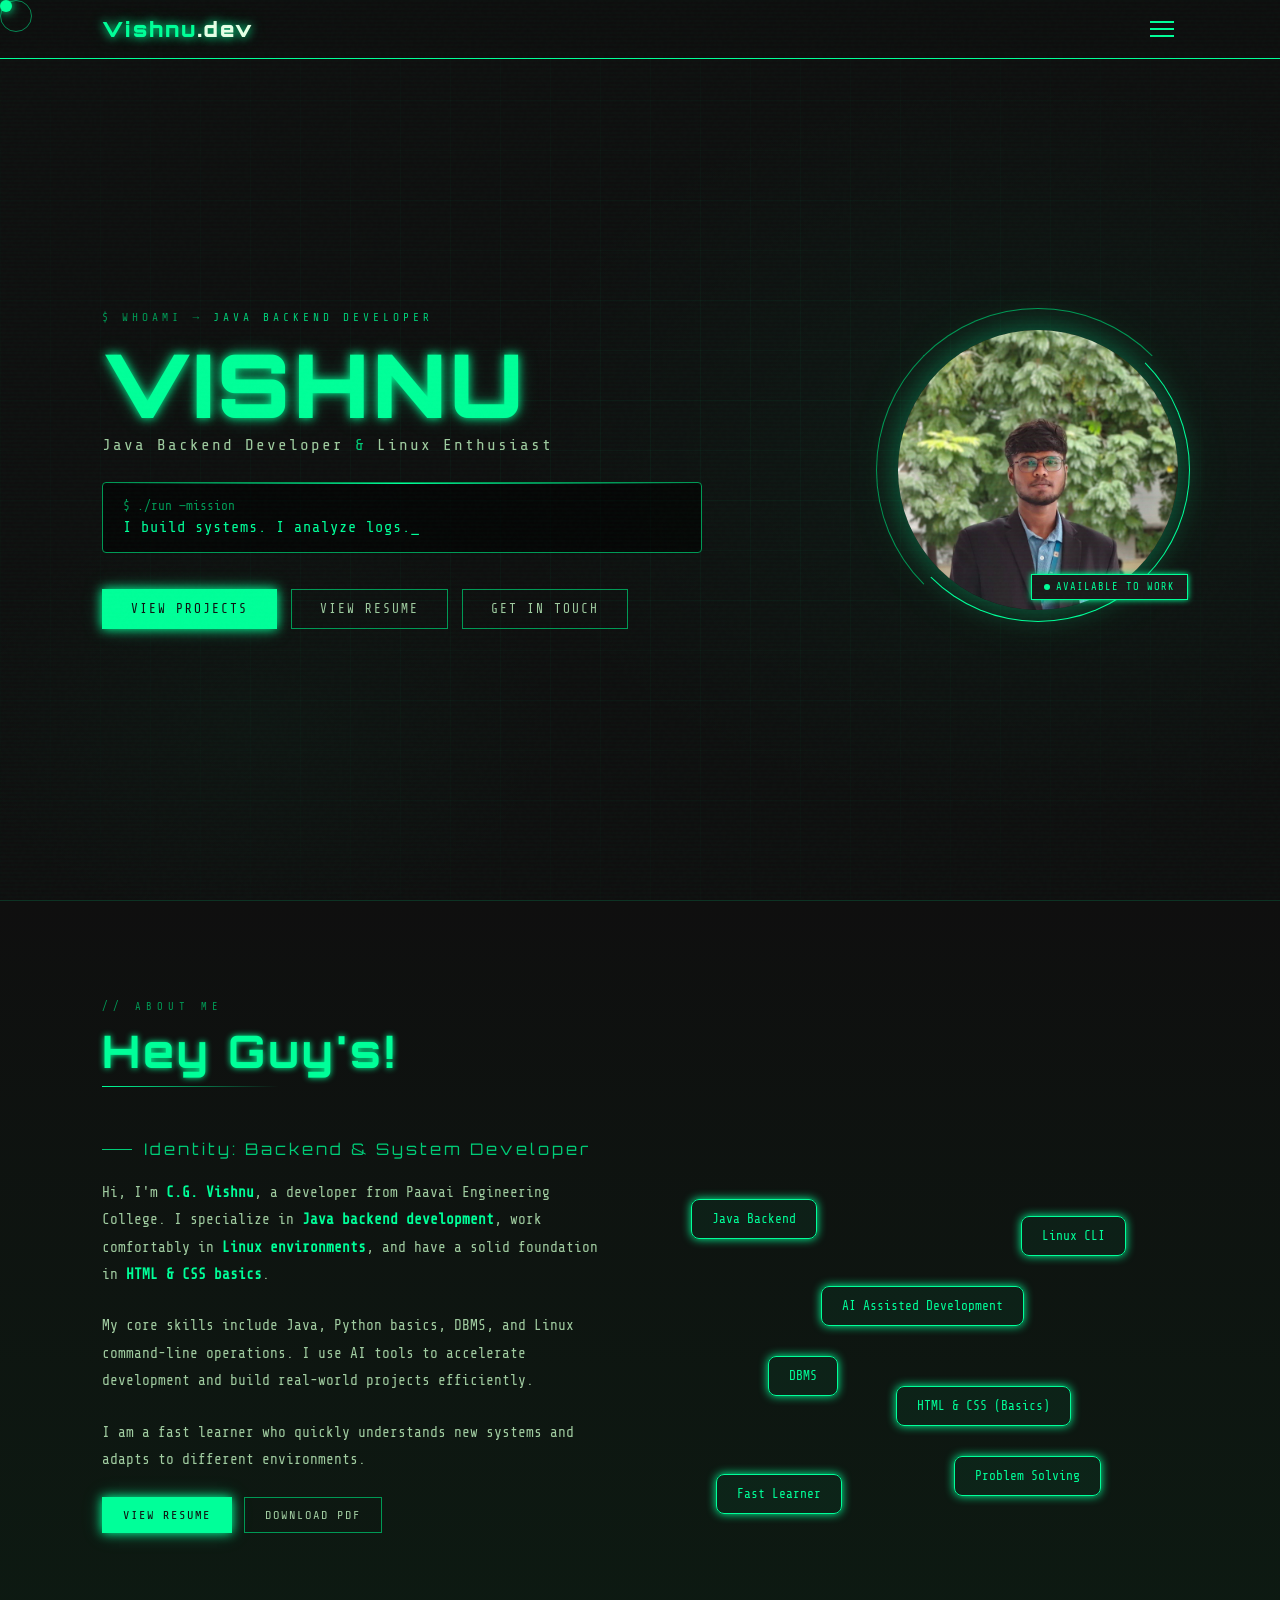
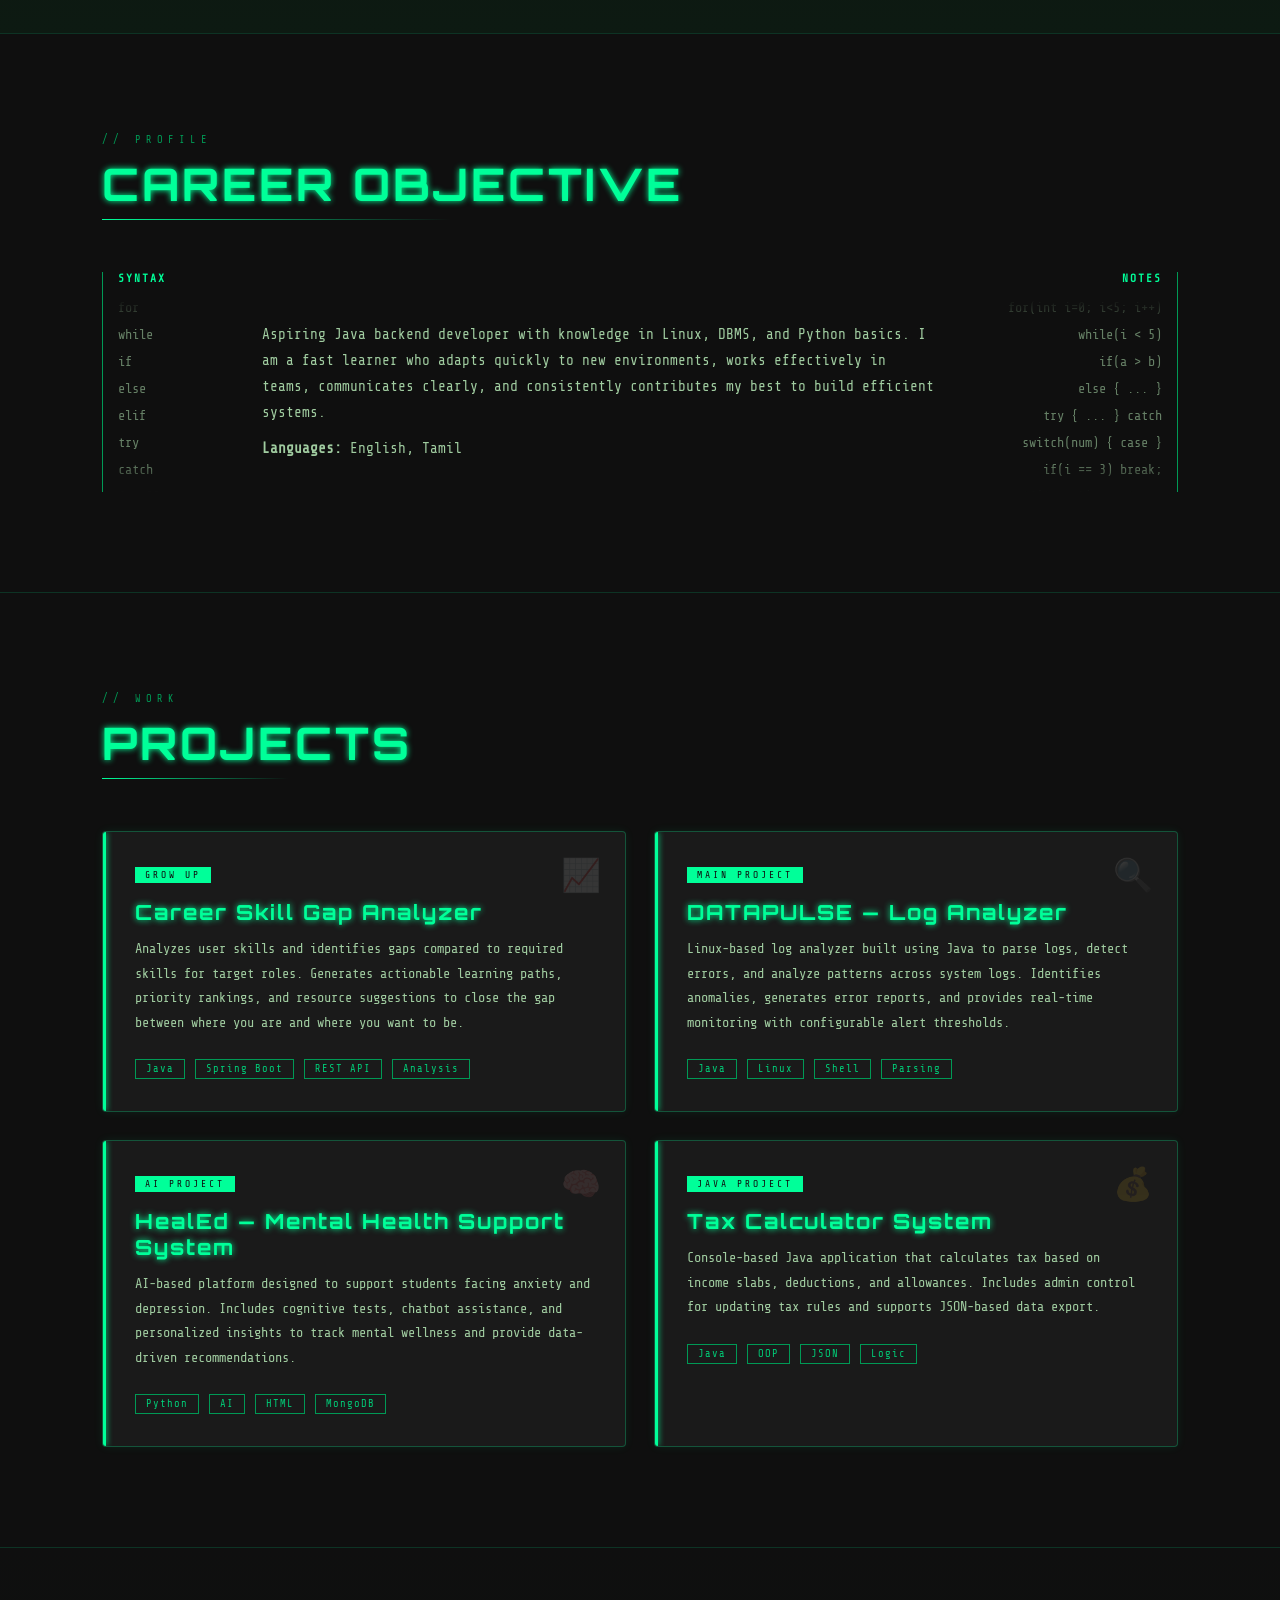
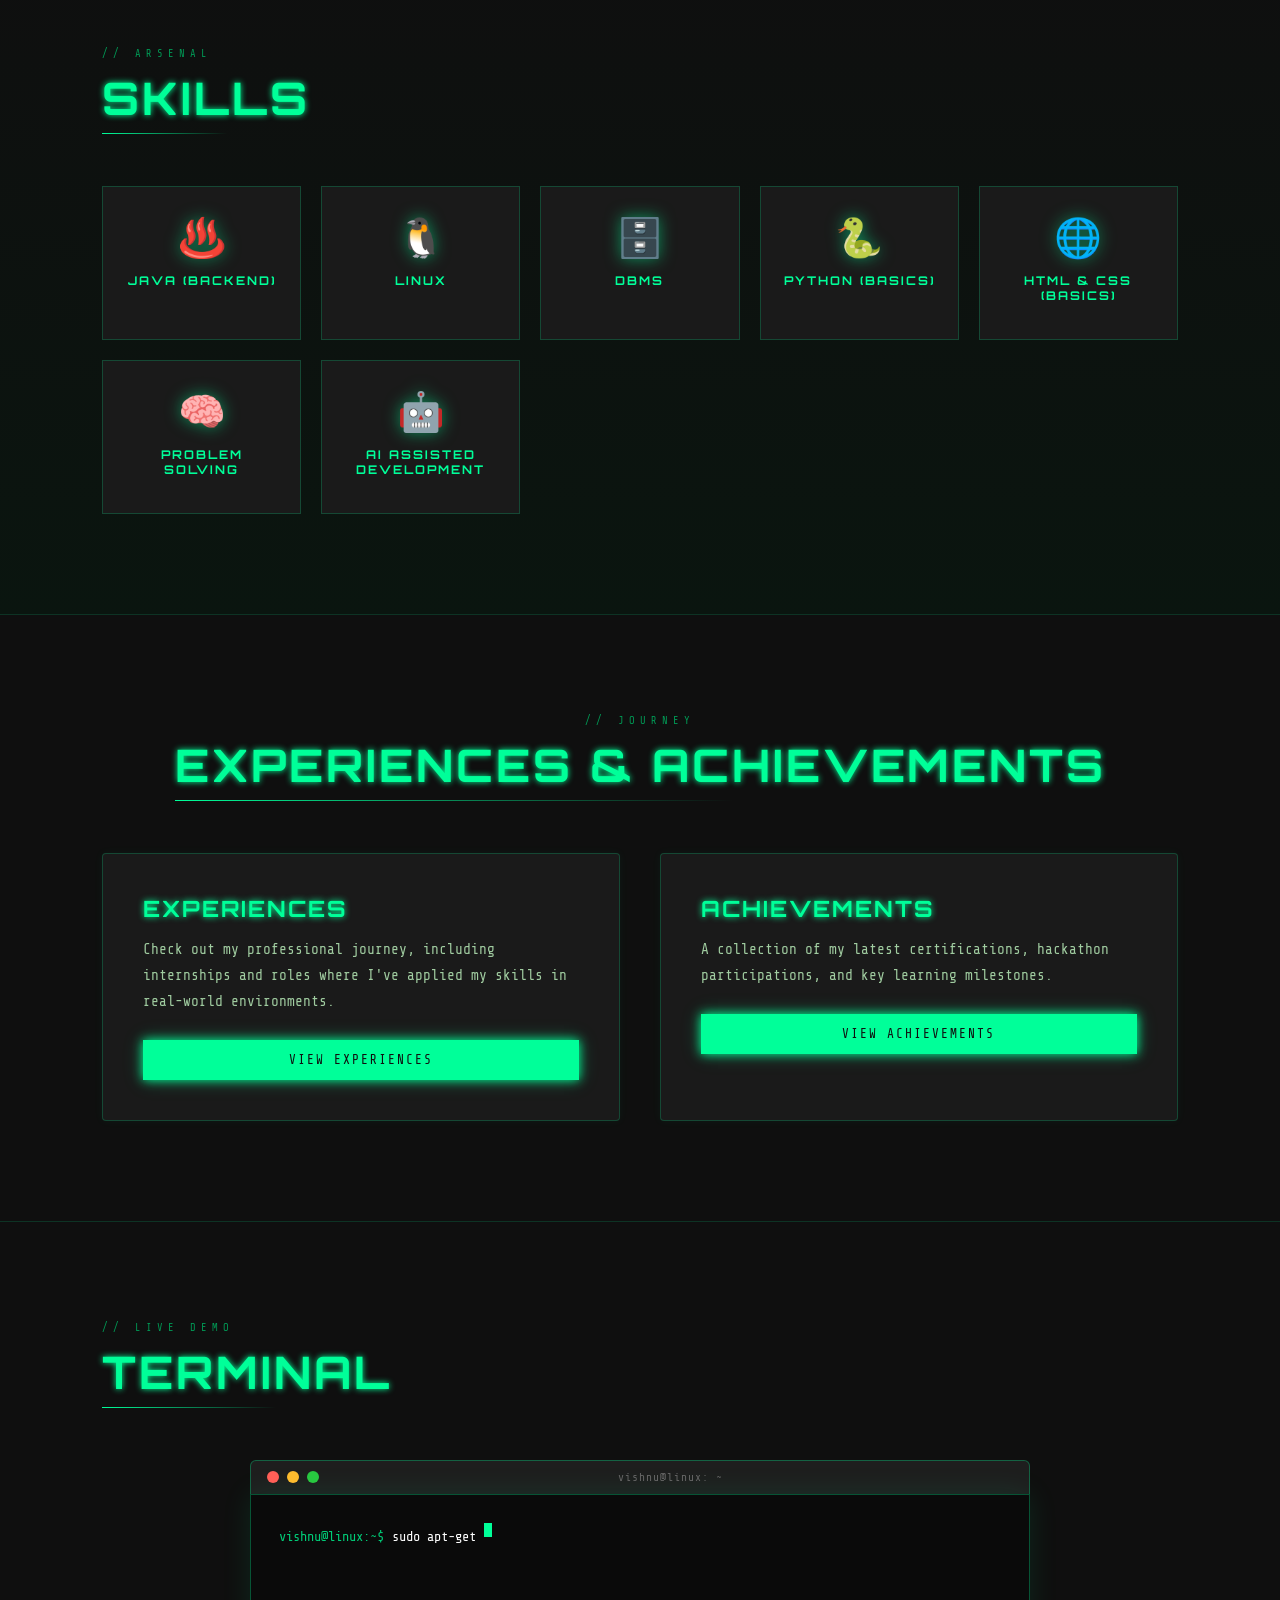
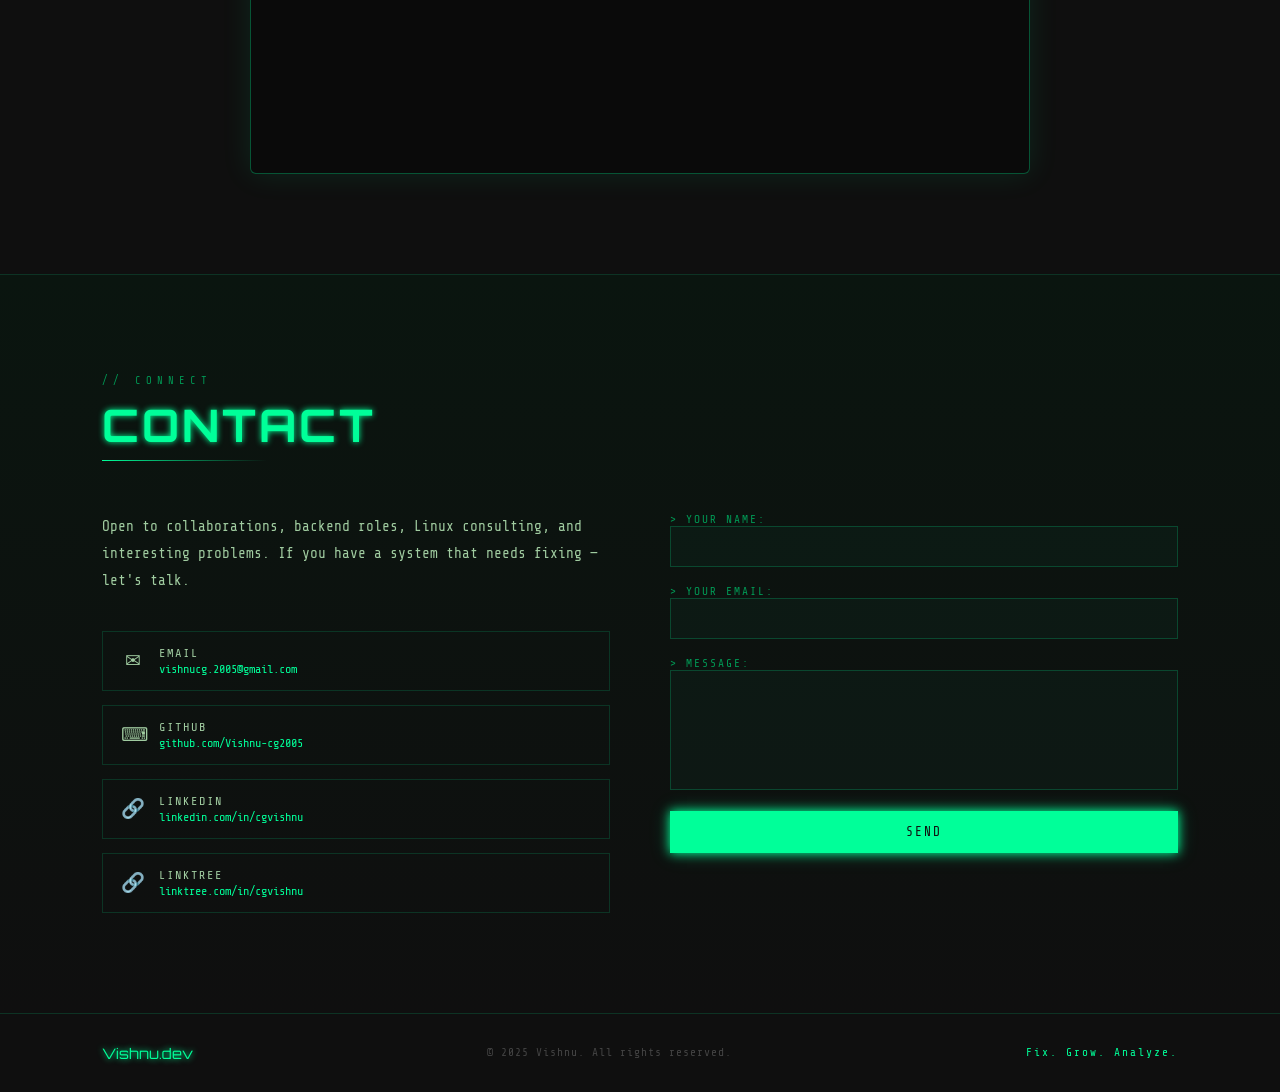
==== commit 9a2547cf: "Update index.html" ====
--- a/index.html
+++ b/index.html
@@ -425,30 +425,30 @@
                     </a>
                 </div>
             </div>
-            <form name="contact" method="POST" data-netlify="true" action="/">
+           <form name="contact" method="POST" data-netlify="true" action="/" class="contact-form-wrap" data-animate>
 
               <input type="hidden" name="form-name" value="contact">
 
-              <p>
+              <p class="form-group">
                 <label>Your Name:
                   <input type="text" name="name" required>
                 </label>
               </p>
 
-              <p>
+              <p class="form-group">
                 <label>Your Email:
                   <input type="email" name="email" required>
                 </label>
               </p>
 
-              <p>
+              <p class="form-group">
                 <label>Message:
                   <textarea name="message" required></textarea>
                 </label>
               </p>
 
               <p>
-                <button type="submit">Send</button>
+                <button type="submit" class="btn-send">Send</button>
               </p>
 
             </form>
@@ -621,4 +621,4 @@
     <script src="resume-loading.js"></script>
 </body>
 
-</html>+</html>
